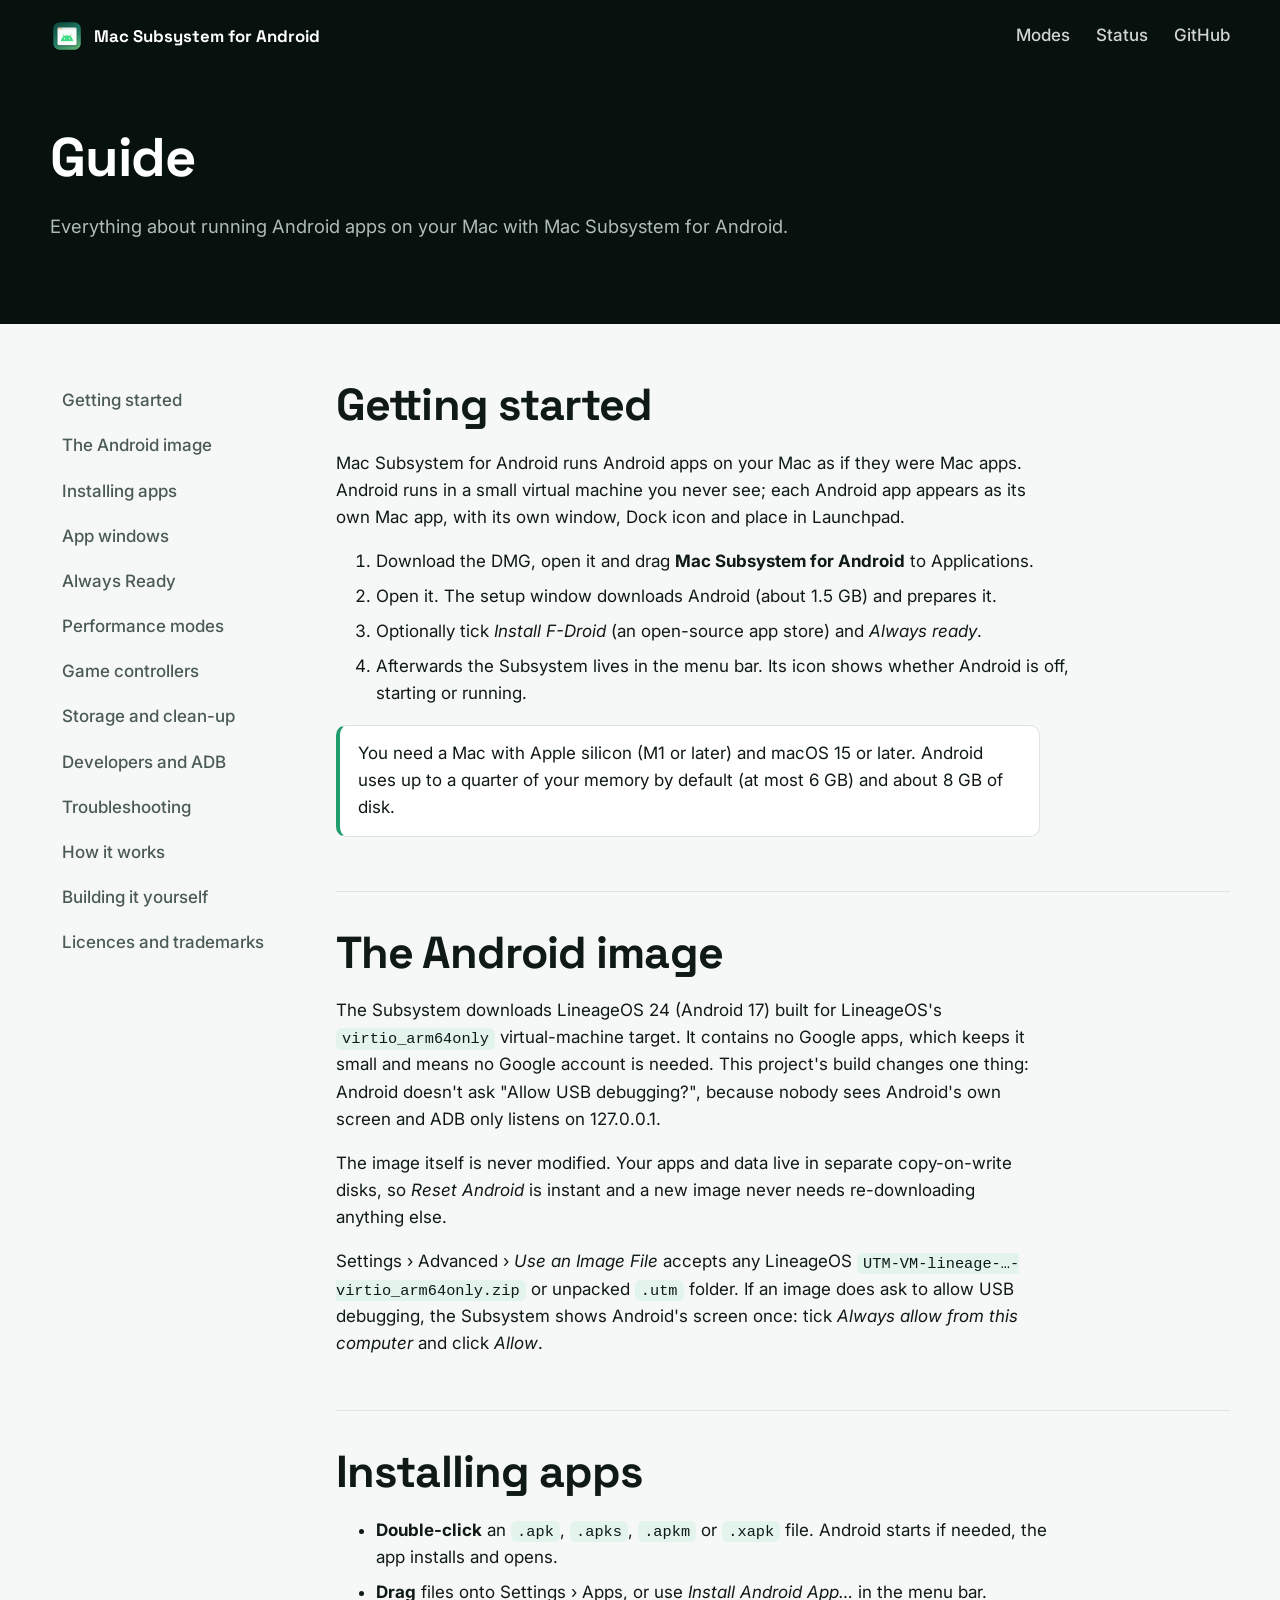
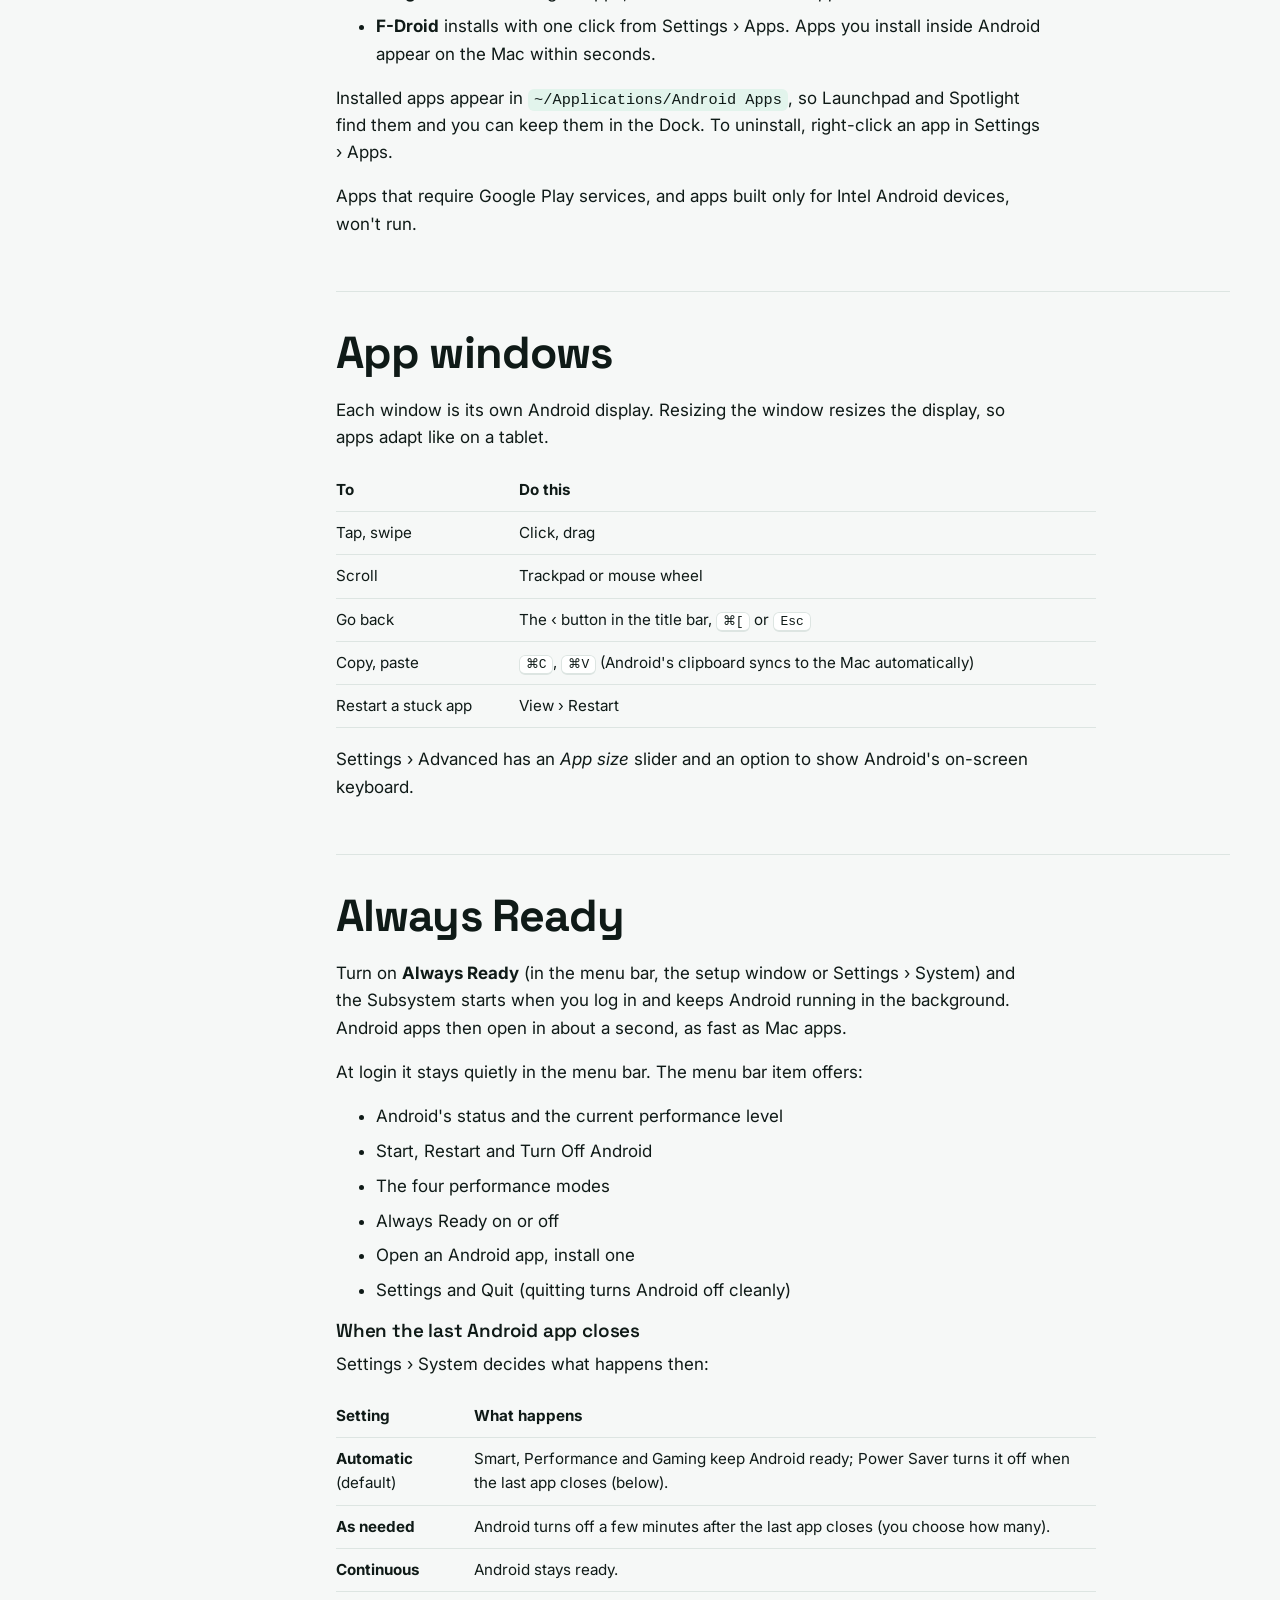
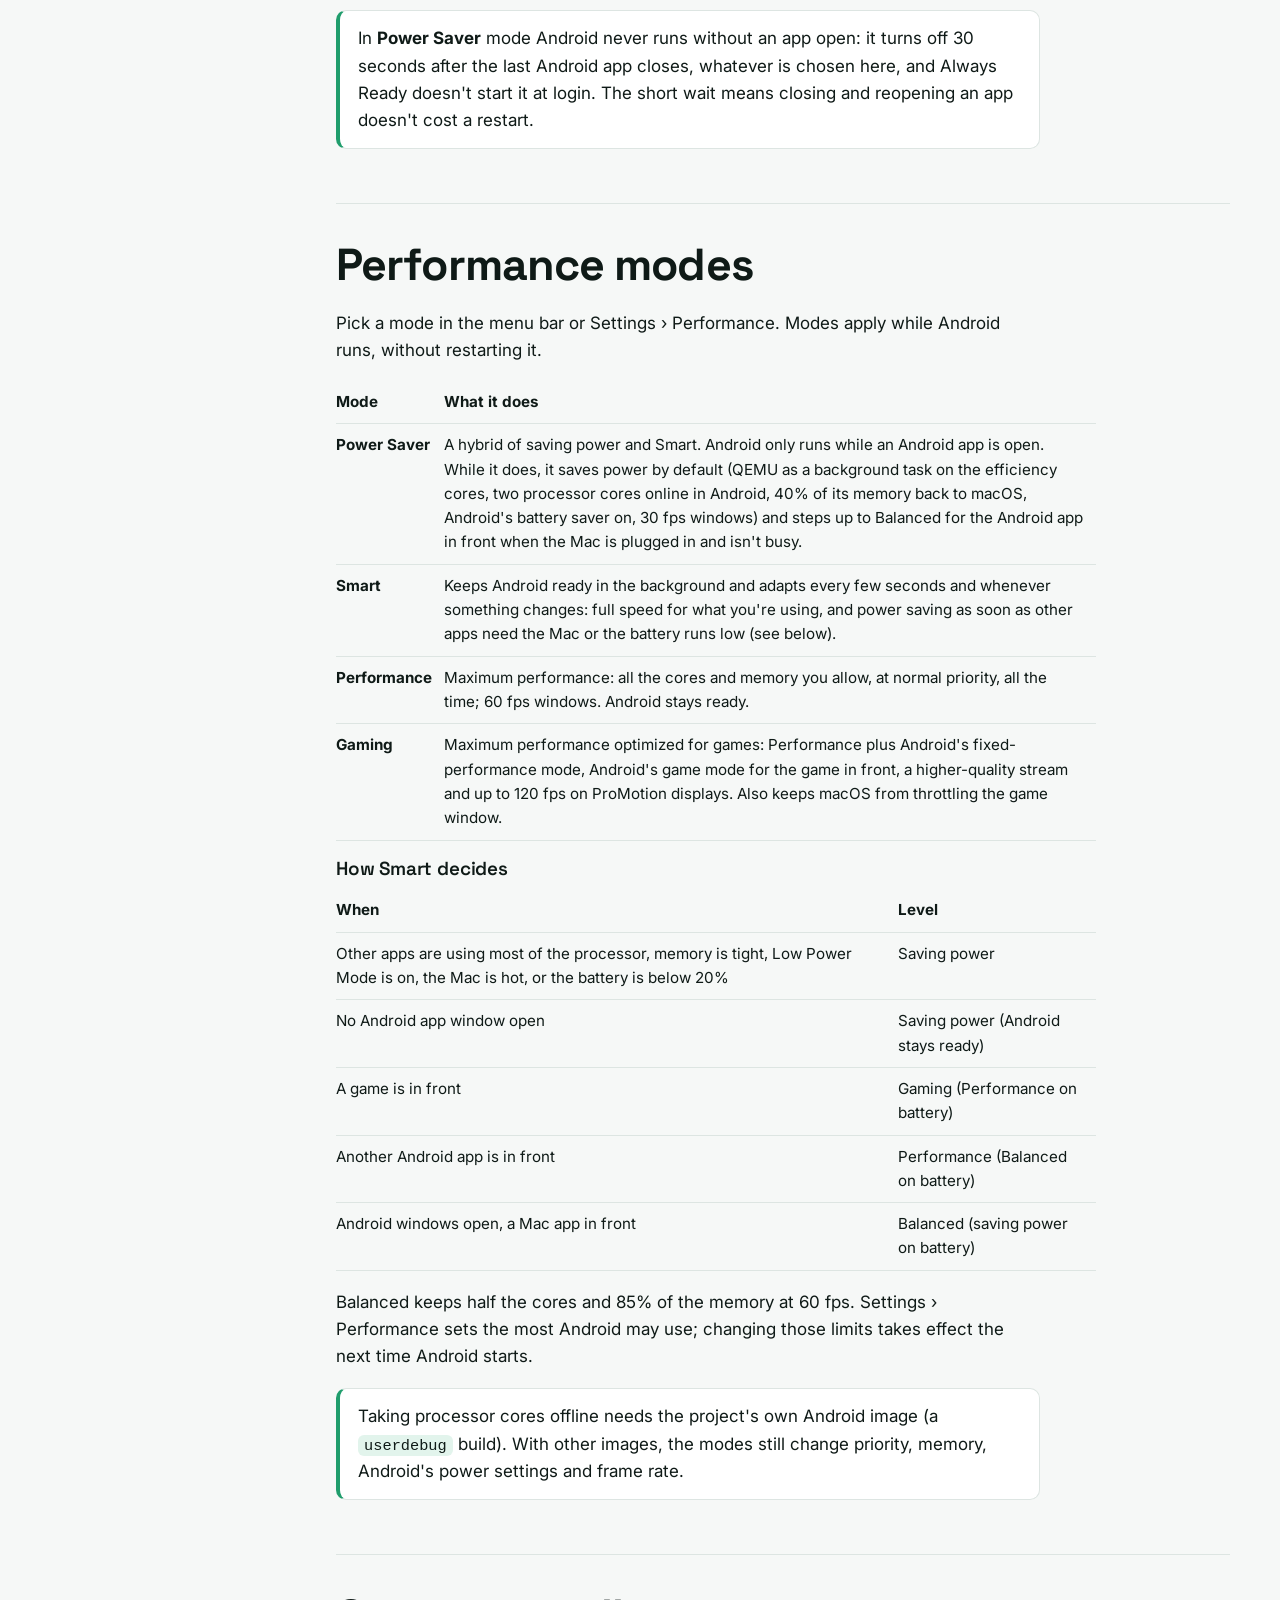
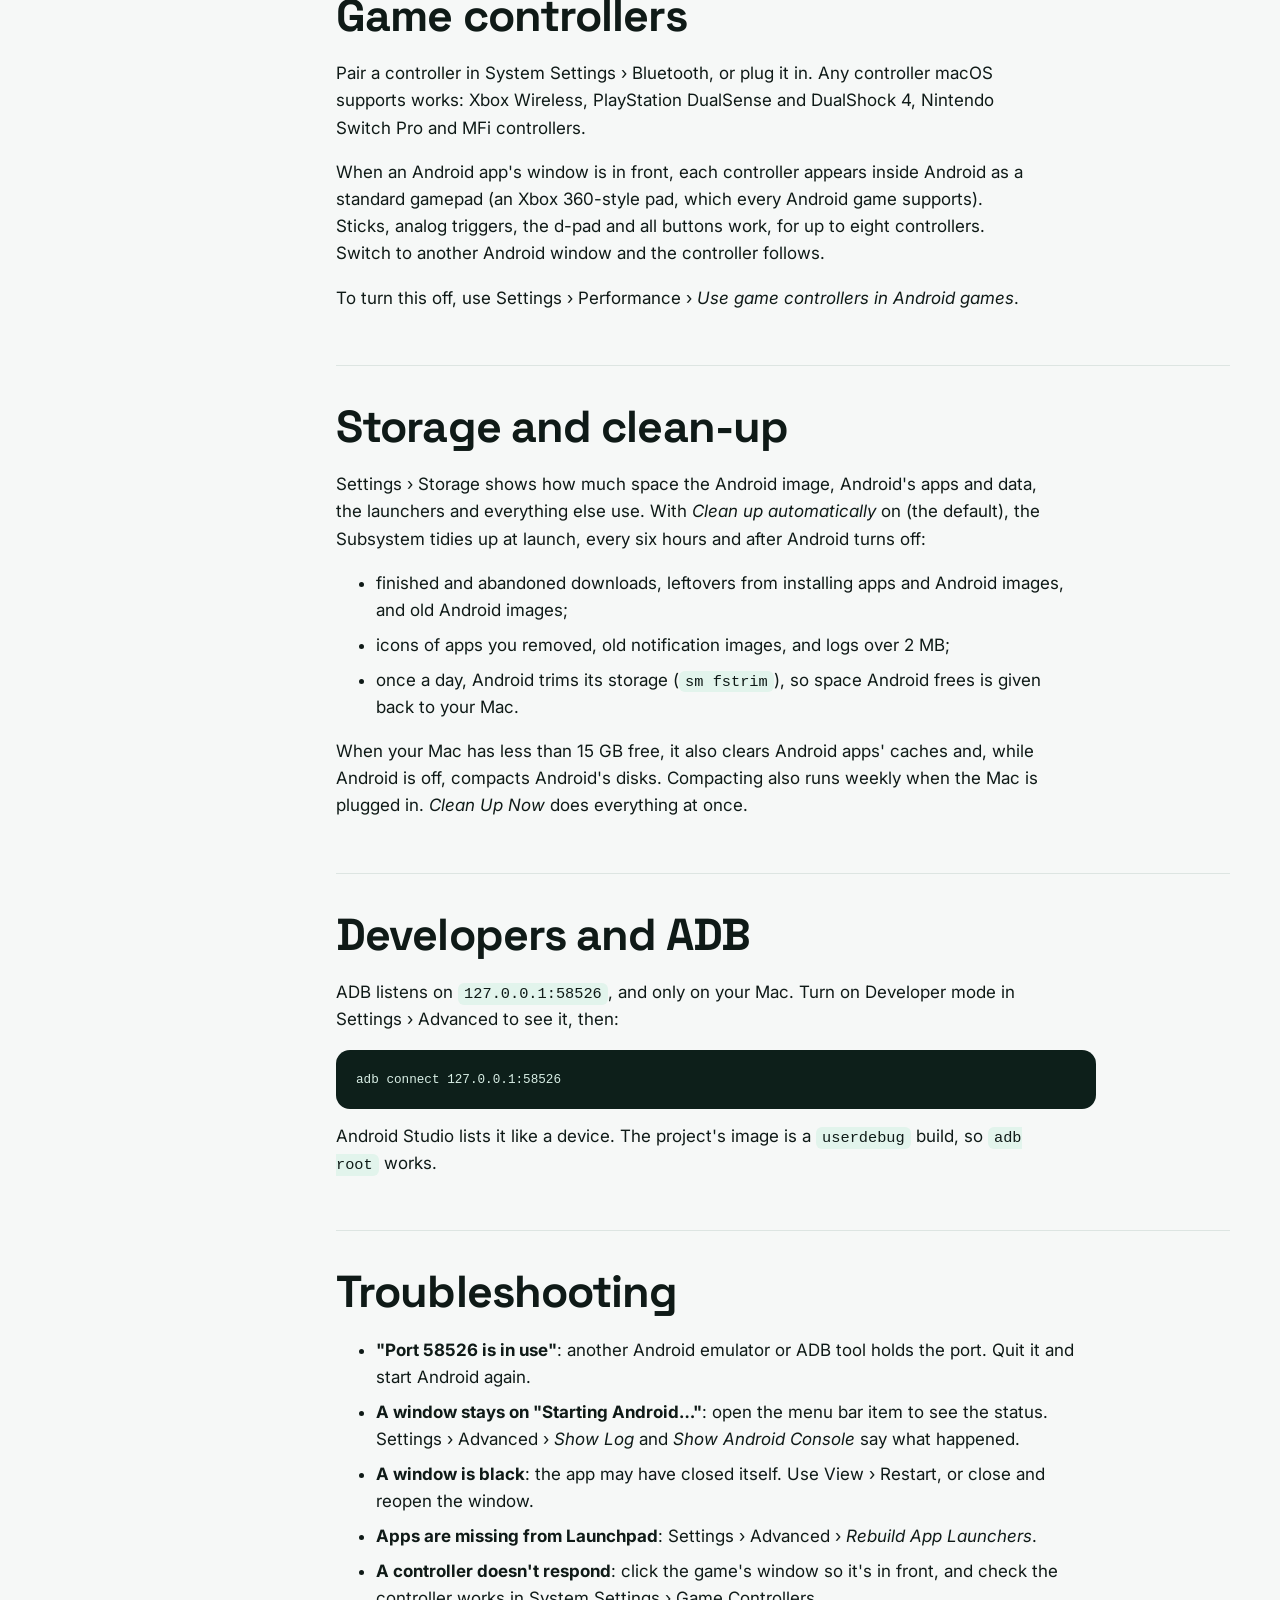
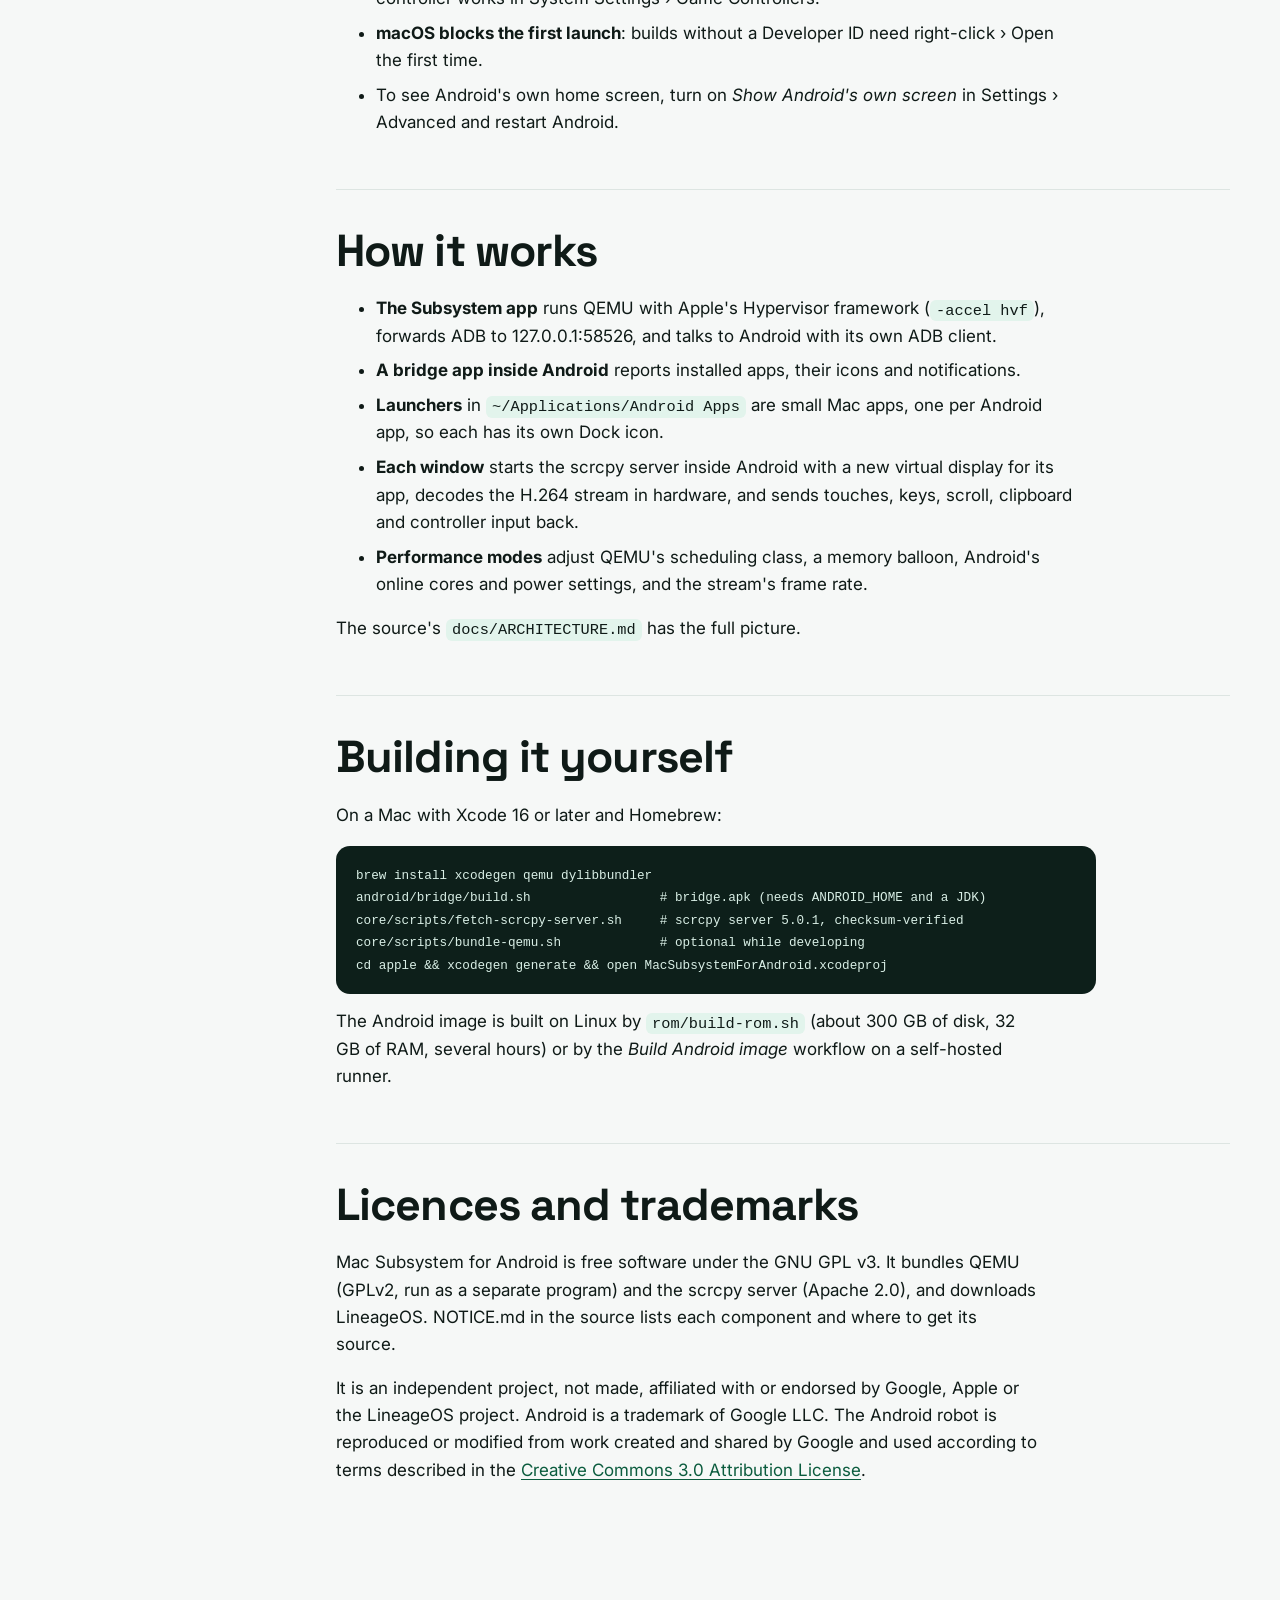
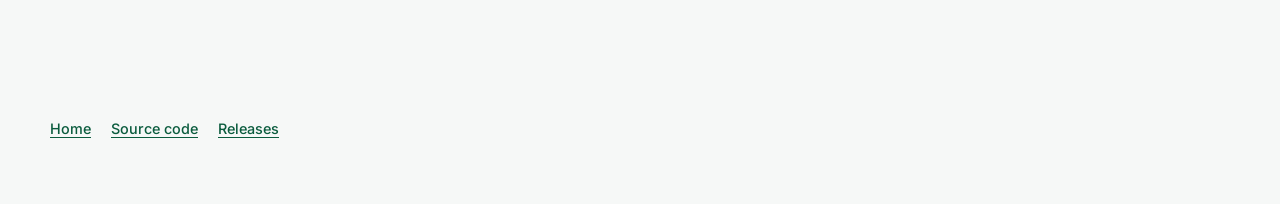
==== site/guide.html @ d477b393 "Mac Subsystem for Android 0.1.0 Run Android apps on the Mac: LineageOS in QEMU with Apple's Hypervis" ====
<!doctype html>
<html lang="en">
<head>
  <meta charset="utf-8">
  <meta name="viewport" content="width=device-width, initial-scale=1">
  <title>Guide — Mac Subsystem for Android</title>
  <meta name="description" content="Using Mac Subsystem for Android to run Android apps on your Mac: setup, installing apps, app windows, performance modes, Always Ready, game controllers, ADB, troubleshooting and building it yourself.">
  <meta name="theme-color" content="#07110e">
  <link rel="icon" href="assets/favicon.png">
  <link rel="preconnect" href="https://fonts.googleapis.com">
  <link rel="preconnect" href="https://fonts.gstatic.com" crossorigin>
  <link href="https://fonts.googleapis.com/css2?family=Inter:wght@400;500;600;700&family=Space+Grotesk:wght@500;600;700&display=swap" rel="stylesheet">
  <link rel="stylesheet" href="site.css">
</head>
<body class="page">
  <header class="topbar">
    <div class="container">
      <a class="logo" href="./"><img src="assets/icon-512.png" alt="">Mac Subsystem for Android</a>
      <nav class="topnav" aria-label="Main">
        <a href="./#modes" class="hide-sm">Modes</a>
        <a href="./#status" class="hide-sm">Status</a>
        <a href="https://github.com/__REPO__">GitHub</a>
      </nav>
    </div>
  </header>

  <div class="page-hero">
    <div class="container">
      <h1>Guide</h1>
      <p>Everything about running Android apps on your Mac with Mac Subsystem for Android.</p>
    </div>
  </div>

  <main class="container docs">
    <nav aria-label="Guide sections">
      <ol>
        <li><a href="#start">Getting started</a></li>
        <li><a href="#image">The Android image</a></li>
        <li><a href="#apps">Installing apps</a></li>
        <li><a href="#windows">App windows</a></li>
        <li><a href="#always">Always Ready</a></li>
        <li><a href="#modes">Performance modes</a></li>
        <li><a href="#controllers">Game controllers</a></li>
        <li><a href="#storage">Storage and clean-up</a></li>
        <li><a href="#adb">Developers and ADB</a></li>
        <li><a href="#trouble">Troubleshooting</a></li>
        <li><a href="#architecture">How it works</a></li>
        <li><a href="#build">Building it yourself</a></li>
        <li><a href="#legal">Licences and trademarks</a></li>
      </ol>
    </nav>

    <article>
      <section id="start">
        <h2>Getting started</h2>
        <p>Mac Subsystem for Android runs Android apps on your Mac as if they were Mac apps. Android runs in a small virtual machine you never see; each Android app appears as its own Mac app, with its own window, Dock icon and place in Launchpad.</p>
        <ol>
          <li>Download the DMG, open it and drag <strong>Mac Subsystem for Android</strong> to Applications.</li>
          <li>Open it. The setup window downloads Android (about 1.5 GB) and prepares it.</li>
          <li>Optionally tick <em>Install F-Droid</em> (an open-source app store) and <em>Always ready</em>.</li>
          <li>Afterwards the Subsystem lives in the menu bar. Its icon shows whether Android is off, starting or running.</li>
        </ol>
        <div class="callout"><p>You need a Mac with Apple silicon (M1 or later) and macOS 15 or later. Android uses up to a quarter of your memory by default (at most 6 GB) and about 8 GB of disk.</p></div>
      </section>

      <section id="image">
        <h2>The Android image</h2>
        <p>The Subsystem downloads LineageOS 24 (Android 17) built for LineageOS's <code>virtio_arm64only</code> virtual-machine target. It contains no Google apps, which keeps it small and means no Google account is needed. This project's build changes one thing: Android doesn't ask "Allow USB debugging?", because nobody sees Android's own screen and ADB only listens on 127.0.0.1.</p>
        <p>The image itself is never modified. Your apps and data live in separate copy-on-write disks, so <em>Reset Android</em> is instant and a new image never needs re-downloading anything else.</p>
        <p>Settings › Advanced › <em>Use an Image File</em> accepts any LineageOS <code>UTM-VM-lineage-…-virtio_arm64only.zip</code> or unpacked <code>.utm</code> folder. If an image does ask to allow USB debugging, the Subsystem shows Android's screen once: tick <em>Always allow from this computer</em> and click <em>Allow</em>.</p>
      </section>

      <section id="apps">
        <h2>Installing apps</h2>
        <ul>
          <li><strong>Double-click</strong> an <code>.apk</code>, <code>.apks</code>, <code>.apkm</code> or <code>.xapk</code> file. Android starts if needed, the app installs and opens.</li>
          <li><strong>Drag</strong> files onto Settings › Apps, or use <em>Install Android App…</em> in the menu bar.</li>
          <li><strong>F-Droid</strong> installs with one click from Settings › Apps. Apps you install inside Android appear on the Mac within seconds.</li>
        </ul>
        <p>Installed apps appear in <code>~/Applications/Android Apps</code>, so Launchpad and Spotlight find them and you can keep them in the Dock. To uninstall, right-click an app in Settings › Apps.</p>
        <p>Apps that require Google Play services, and apps built only for Intel Android devices, won't run.</p>
      </section>

      <section id="windows">
        <h2>App windows</h2>
        <p>Each window is its own Android display. Resizing the window resizes the display, so apps adapt like on a tablet.</p>
        <table>
          <thead><tr><th>To</th><th>Do this</th></tr></thead>
          <tbody>
            <tr><td>Tap, swipe</td><td>Click, drag</td></tr>
            <tr><td>Scroll</td><td>Trackpad or mouse wheel</td></tr>
            <tr><td>Go back</td><td>The ‹ button in the title bar, <kbd>⌘[</kbd> or <kbd>Esc</kbd></td></tr>
            <tr><td>Copy, paste</td><td><kbd>⌘C</kbd>, <kbd>⌘V</kbd> (Android's clipboard syncs to the Mac automatically)</td></tr>
            <tr><td>Restart a stuck app</td><td>View › Restart</td></tr>
          </tbody>
        </table>
        <p>Settings › Advanced has an <em>App size</em> slider and an option to show Android's on-screen keyboard.</p>
      </section>

      <section id="always">
        <h2>Always Ready</h2>
        <p>Turn on <strong>Always Ready</strong> (in the menu bar, the setup window or Settings › System) and the Subsystem starts when you log in and keeps Android running in the background. Android apps then open in about a second, as fast as Mac apps.</p>
        <p>At login it stays quietly in the menu bar. The menu bar item offers:</p>
        <ul>
          <li>Android's status and the current performance level</li>
          <li>Start, Restart and Turn Off Android</li>
          <li>The four performance modes</li>
          <li>Always Ready on or off</li>
          <li>Open an Android app, install one</li>
          <li>Settings and Quit (quitting turns Android off cleanly)</li>
        </ul>
        <h3>When the last Android app closes</h3>
        <p>Settings › System decides what happens then:</p>
        <table>
          <thead><tr><th>Setting</th><th>What happens</th></tr></thead>
          <tbody>
            <tr><td><strong>Automatic</strong> (default)</td><td>Smart, Performance and Gaming keep Android ready; Power Saver turns it off when the last app closes (below).</td></tr>
            <tr><td><strong>As needed</strong></td><td>Android turns off a few minutes after the last app closes (you choose how many).</td></tr>
            <tr><td><strong>Continuous</strong></td><td>Android stays ready.</td></tr>
          </tbody>
        </table>
        <div class="callout"><p>In <strong>Power Saver</strong> mode Android never runs without an app open: it turns off 30 seconds after the last Android app closes, whatever is chosen here, and Always Ready doesn't start it at login. The short wait means closing and reopening an app doesn't cost a restart.</p></div>
      </section>

      <section id="modes">
        <h2>Performance modes</h2>
        <p>Pick a mode in the menu bar or Settings › Performance. Modes apply while Android runs, without restarting it.</p>
        <table>
          <thead><tr><th>Mode</th><th>What it does</th></tr></thead>
          <tbody>
            <tr><td><strong>Power Saver</strong></td><td>A hybrid of saving power and Smart. Android only runs while an Android app is open. While it does, it saves power by default (QEMU as a background task on the efficiency cores, two processor cores online in Android, 40% of its memory back to macOS, Android's battery saver on, 30 fps windows) and steps up to Balanced for the Android app in front when the Mac is plugged in and isn't busy.</td></tr>
            <tr><td><strong>Smart</strong></td><td>Keeps Android ready in the background and adapts every few seconds and whenever something changes: full speed for what you're using, and power saving as soon as other apps need the Mac or the battery runs low (see below).</td></tr>
            <tr><td><strong>Performance</strong></td><td>Maximum performance: all the cores and memory you allow, at normal priority, all the time; 60 fps windows. Android stays ready.</td></tr>
            <tr><td><strong>Gaming</strong></td><td>Maximum performance optimized for games: Performance plus Android's fixed-performance mode, Android's game mode for the game in front, a higher-quality stream and up to 120 fps on ProMotion displays. Also keeps macOS from throttling the game window.</td></tr>
          </tbody>
        </table>
        <h3>How Smart decides</h3>
        <table>
          <thead><tr><th>When</th><th>Level</th></tr></thead>
          <tbody>
            <tr><td>Other apps are using most of the processor, memory is tight, Low Power Mode is on, the Mac is hot, or the battery is below 20%</td><td>Saving power</td></tr>
            <tr><td>No Android app window open</td><td>Saving power (Android stays ready)</td></tr>
            <tr><td>A game is in front</td><td>Gaming (Performance on battery)</td></tr>
            <tr><td>Another Android app is in front</td><td>Performance (Balanced on battery)</td></tr>
            <tr><td>Android windows open, a Mac app in front</td><td>Balanced (saving power on battery)</td></tr>
          </tbody>
        </table>
        <p>Balanced keeps half the cores and 85% of the memory at 60 fps. Settings › Performance sets the most Android may use; changing those limits takes effect the next time Android starts.</p>
        <div class="callout"><p>Taking processor cores offline needs the project's own Android image (a <code>userdebug</code> build). With other images, the modes still change priority, memory, Android's power settings and frame rate.</p></div>
      </section>

      <section id="controllers">
        <h2>Game controllers</h2>
        <p>Pair a controller in System Settings › Bluetooth, or plug it in. Any controller macOS supports works: Xbox Wireless, PlayStation DualSense and DualShock 4, Nintendo Switch Pro and MFi controllers.</p>
        <p>When an Android app's window is in front, each controller appears inside Android as a standard gamepad (an Xbox 360-style pad, which every Android game supports). Sticks, analog triggers, the d-pad and all buttons work, for up to eight controllers. Switch to another Android window and the controller follows.</p>
        <p>To turn this off, use Settings › Performance › <em>Use game controllers in Android games</em>.</p>
      </section>

      <section id="storage">
        <h2>Storage and clean-up</h2>
        <p>Settings › Storage shows how much space the Android image, Android's apps and data, the launchers and everything else use. With <em>Clean up automatically</em> on (the default), the Subsystem tidies up at launch, every six hours and after Android turns off:</p>
        <ul>
          <li>finished and abandoned downloads, leftovers from installing apps and Android images, and old Android images;</li>
          <li>icons of apps you removed, old notification images, and logs over 2 MB;</li>
          <li>once a day, Android trims its storage (<code>sm fstrim</code>), so space Android frees is given back to your Mac.</li>
        </ul>
        <p>When your Mac has less than 15 GB free, it also clears Android apps' caches and, while Android is off, compacts Android's disks. Compacting also runs weekly when the Mac is plugged in. <em>Clean Up Now</em> does everything at once.</p>
      </section>

      <section id="adb">
        <h2>Developers and ADB</h2>
        <p>ADB listens on <code>127.0.0.1:58526</code>, and only on your Mac. Turn on Developer mode in Settings › Advanced to see it, then:</p>
        <pre><code>adb connect 127.0.0.1:58526</code></pre>
        <p>Android Studio lists it like a device. The project's image is a <code>userdebug</code> build, so <code>adb root</code> works.</p>
      </section>

      <section id="trouble">
        <h2>Troubleshooting</h2>
        <ul>
          <li><strong>"Port 58526 is in use"</strong>: another Android emulator or ADB tool holds the port. Quit it and start Android again.</li>
          <li><strong>A window stays on "Starting Android…"</strong>: open the menu bar item to see the status. Settings › Advanced › <em>Show Log</em> and <em>Show Android Console</em> say what happened.</li>
          <li><strong>A window is black</strong>: the app may have closed itself. Use View › Restart, or close and reopen the window.</li>
          <li><strong>Apps are missing from Launchpad</strong>: Settings › Advanced › <em>Rebuild App Launchers</em>.</li>
          <li><strong>A controller doesn't respond</strong>: click the game's window so it's in front, and check the controller works in System Settings › Game Controllers.</li>
          <li><strong>macOS blocks the first launch</strong>: builds without a Developer ID need right-click › Open the first time.</li>
          <li>To see Android's own home screen, turn on <em>Show Android's own screen</em> in Settings › Advanced and restart Android.</li>
        </ul>
      </section>

      <section id="architecture">
        <h2>How it works</h2>
        <ul>
          <li><strong>The Subsystem app</strong> runs QEMU with Apple's Hypervisor framework (<code>-accel hvf</code>), forwards ADB to 127.0.0.1:58526, and talks to Android with its own ADB client.</li>
          <li><strong>A bridge app inside Android</strong> reports installed apps, their icons and notifications.</li>
          <li><strong>Launchers</strong> in <code>~/Applications/Android Apps</code> are small Mac apps, one per Android app, so each has its own Dock icon.</li>
          <li><strong>Each window</strong> starts the scrcpy server inside Android with a new virtual display for its app, decodes the H.264 stream in hardware, and sends touches, keys, scroll, clipboard and controller input back.</li>
          <li><strong>Performance modes</strong> adjust QEMU's scheduling class, a memory balloon, Android's online cores and power settings, and the stream's frame rate.</li>
        </ul>
        <p>The source's <code>docs/ARCHITECTURE.md</code> has the full picture.</p>
      </section>

      <section id="build">
        <h2>Building it yourself</h2>
        <p>On a Mac with Xcode 16 or later and Homebrew:</p>
        <pre><code>brew install xcodegen qemu dylibbundler
android/bridge/build.sh                 # bridge.apk (needs ANDROID_HOME and a JDK)
core/scripts/fetch-scrcpy-server.sh     # scrcpy server 5.0.1, checksum-verified
core/scripts/bundle-qemu.sh             # optional while developing
cd apple &amp;&amp; xcodegen generate &amp;&amp; open MacSubsystemForAndroid.xcodeproj</code></pre>
        <p>The Android image is built on Linux by <code>rom/build-rom.sh</code> (about 300 GB of disk, 32 GB of RAM, several hours) or by the <em>Build Android image</em> workflow on a self-hosted runner.</p>
      </section>

      <section id="legal">
        <h2>Licences and trademarks</h2>
        <p>Mac Subsystem for Android is free software under the GNU GPL v3. It bundles QEMU (GPLv2, run as a separate program) and the scrcpy server (Apache 2.0), and downloads LineageOS. NOTICE.md in the source lists each component and where to get its source.</p>
        <p>It is an independent project, not made, affiliated with or endorsed by Google, Apple or the LineageOS project. Android is a trademark of Google LLC. The Android robot is reproduced or modified from work created and shared by Google and used according to terms described in the <a href="https://creativecommons.org/licenses/by/3.0/">Creative Commons 3.0 Attribution License</a>.</p>
      </section>
    </article>
  </main>

  <footer class="footer">
    <div class="container">
      <nav aria-label="Footer">
        <a href="./">Home</a>
        <a href="https://github.com/__REPO__">Source code</a>
        <a href="https://github.com/__REPO__/releases">Releases</a>
      </nav>
    </div>
  </footer>
</body>
</html>
---- site/site.css ----
/* Mac Subsystem for Android — website.
   A night-sky desktop for the hero, then calm, readable pages. */

:root {
  --bg: #f6f8f7;
  --surface: #ffffff;
  --ink: #0f1a17;
  --ink-soft: #4a5a55;
  --rule: #dde5e2;
  --accent: #1f9d6c;
  --accent-ink: #0b5c3e;
  --accent-soft: #e2f4ec;
  --night: #07110e;
  --night-2: #0d1f1a;
  --glow: #3fe0a0;
  --amber: #f2b34b;
  --rose: #f0706a;
  --sky: #6aa8ff;
  --radius: 14px;
  --radius-l: 22px;
  --shadow: 0 1px 2px rgba(15, 26, 23, 0.06), 0 12px 32px -12px rgba(15, 26, 23, 0.18);
  --font-display: "Space Grotesk", ui-sans-serif, system-ui, sans-serif;
  --font-body: "Inter", ui-sans-serif, system-ui, -apple-system, sans-serif;
  --font-mono: ui-monospace, "SF Mono", Menlo, monospace;
  --measure: 64ch;
  color-scheme: light;
}

@media (prefers-color-scheme: dark) {
  :root {
    --bg: #0a1311;
    --surface: #111d1a;
    --ink: #e8f1ee;
    --ink-soft: #a1b4ae;
    --rule: #22332e;
    --accent: #3fcf90;
    --accent-ink: #8ef0c2;
    --accent-soft: #143127;
    --shadow: 0 1px 2px rgba(0, 0, 0, 0.4), 0 12px 32px -12px rgba(0, 0, 0, 0.6);
    color-scheme: dark;
  }
}

*, *::before, *::after { box-sizing: border-box; }
html { scroll-behavior: smooth; -webkit-text-size-adjust: 100%; }
body {
  margin: 0;
  background: var(--bg);
  color: var(--ink);
  font: 400 17px/1.6 var(--font-body);
  -webkit-font-smoothing: antialiased;
}
img, svg { display: block; max-width: 100%; }
a { color: var(--accent-ink); text-underline-offset: 0.2em; }
a:hover { text-decoration-thickness: 2px; }
:focus-visible { outline: 3px solid var(--glow); outline-offset: 3px; border-radius: 6px; }
h1, h2, h3 { font-family: var(--font-display); line-height: 1.1; letter-spacing: -0.02em; margin: 0 0 0.45em; }
h1 { font-size: clamp(2.6rem, 6vw, 4.6rem); font-weight: 700; }
h2 { font-size: clamp(1.9rem, 3.6vw, 2.8rem); font-weight: 700; }
h3 { font-size: 1.18rem; font-weight: 600; letter-spacing: -0.01em; }
p { margin: 0 0 1em; max-width: var(--measure); }
code { font: 0.9em var(--font-mono); background: var(--accent-soft); padding: 0.12em 0.4em; border-radius: 6px; }

.container { width: min(1180px, 100% - 40px); margin-inline: auto; }
.eyebrow {
  display: inline-flex; align-items: center; gap: 8px;
  font: 600 0.82rem/1 var(--font-body); letter-spacing: 0.06em; text-transform: uppercase;
  color: var(--accent-ink);
}
.eyebrow::before { content: ""; width: 18px; height: 2px; background: currentColor; border-radius: 2px; }
.lede { font-size: 1.2rem; color: var(--ink-soft); }

/* ---- Top bar ------------------------------------------------------------ */
.topbar { position: absolute; inset: 0 0 auto; z-index: 5; }
.topbar .container { display: flex; align-items: center; justify-content: space-between; height: 72px; }
.logo { display: flex; align-items: center; gap: 10px; color: #fff; text-decoration: none; font: 700 1.05rem var(--font-display); }
.logo img { width: 34px; height: 34px; }
.topnav { display: flex; gap: 26px; font-weight: 500; }
.topnav a { color: rgba(255, 255, 255, 0.82); text-decoration: none; }
.topnav a:hover { color: #fff; }
.page .topbar { position: static; background: var(--night); }

/* ---- Hero --------------------------------------------------------------- */
.hero {
  position: relative;
  overflow: hidden;
  color: #eaf6f1;
  background:
    radial-gradient(1200px 520px at 78% 8%, rgba(63, 224, 160, 0.22), transparent 60%),
    radial-gradient(800px 420px at 8% 90%, rgba(106, 168, 255, 0.16), transparent 60%),
    linear-gradient(180deg, var(--night) 0%, var(--night-2) 100%);
  padding: 140px 0 96px;
}
.hero::after {
  content: ""; position: absolute; inset: 0; pointer-events: none;
  background-image: radial-gradient(rgba(255, 255, 255, 0.5) 1px, transparent 1px);
  background-size: 3px 3px; opacity: 0.04;
}
.hero-grid { display: grid; grid-template-columns: minmax(0, 1fr) minmax(0, 1.15fr); gap: 56px; align-items: center; position: relative; z-index: 1; }
.hero .eyebrow { color: var(--glow); }
.hero h1 { color: #fff; }
.hero h1 em { font-style: normal; color: var(--glow); }
.hero .lede { color: rgba(234, 246, 241, 0.78); }
.cta { display: flex; flex-wrap: wrap; gap: 12px; margin: 30px 0 16px; }
.btn {
  display: inline-flex; align-items: center; gap: 10px;
  padding: 13px 20px; border-radius: 999px;
  font: 600 1rem var(--font-body); text-decoration: none; border: 1px solid transparent;
  transition: transform 0.15s ease, background 0.15s ease, border-color 0.15s ease;
}
.btn:active { transform: scale(0.98); }
.btn svg { width: 18px; height: 18px; }
.btn-primary { background: var(--glow); color: #04261a; }
.btn-primary:hover { background: #6cf0bb; }
.btn-ghost { color: #eaf6f1; border-color: rgba(255, 255, 255, 0.28); }
.btn-ghost:hover { border-color: rgba(255, 255, 255, 0.6); }
.fineprint { font-size: 0.9rem; color: rgba(234, 246, 241, 0.6); }

/* The desktop illustration */
.mac {
  position: relative;
  aspect-ratio: 16 / 10.5;
  border-radius: 18px;
  background:
    radial-gradient(120% 90% at 85% 0%, #2e7f63 0%, transparent 55%),
    radial-gradient(90% 80% at 0% 100%, #24467a 0%, transparent 60%),
    linear-gradient(150deg, #123b31, #0c1d2c);
  box-shadow: 0 0 0 1px rgba(255, 255, 255, 0.08), 0 40px 80px -30px rgba(0, 0, 0, 0.8);
  overflow: hidden;
  font: 12px/1.3 -apple-system, "SF Pro Text", var(--font-body);
  color: #1b2723;
}
.mac-bar {
  height: 26px; display: flex; align-items: center; gap: 15px; padding: 0 12px;
  background: rgba(8, 20, 16, 0.42); color: #f1f7f4; backdrop-filter: blur(14px);
}
.mac-bar b { font-weight: 700; }
.mac-bar .tray { margin-left: auto; display: flex; align-items: center; gap: 12px; }
.tray-icon {
  display: grid; place-items: center; width: 22px; height: 18px; border-radius: 5px;
  background: rgba(255, 255, 255, 0.22); color: #fff;
}
.tray-icon svg { width: 13px; height: 13px; }
.tray-menu {
  position: absolute; right: 54px; top: 30px; width: 212px; z-index: 3;
  padding: 6px; border-radius: 10px;
  background: rgba(246, 249, 248, 0.86); backdrop-filter: blur(20px);
  box-shadow: 0 0 0 1px rgba(0, 0, 0, 0.1), 0 18px 40px -10px rgba(0, 0, 0, 0.5);
}
.tray-menu .item { padding: 4px 8px; border-radius: 5px; display: flex; align-items: center; gap: 8px; }
.tray-menu .item.dim { color: #6b7975; font-size: 11px; }
.tray-menu .item.on { background: #1f9d6c; color: #fff; }
.tray-menu .item .check { width: 12px; text-align: center; }
.tray-menu hr { border: 0; border-top: 1px solid rgba(0, 0, 0, 0.1); margin: 4px 6px; }
.window {
  position: absolute; border-radius: 11px; overflow: hidden; background: #fbfdfc;
  box-shadow: 0 0 0 1px rgba(0, 0, 0, 0.18), 0 24px 50px -16px rgba(0, 0, 0, 0.7);
}
.window .title {
  height: 26px; display: flex; align-items: center; gap: 6px; padding: 0 9px;
  background: #edf2f0; border-bottom: 1px solid #dbe3e0; font-weight: 600; color: #45524e;
}
.window .title i { width: 10px; height: 10px; border-radius: 50%; display: inline-block; }
.window .title i:nth-child(1) { background: #ff5f57; }
.window .title i:nth-child(2) { background: #febc2e; }
.window .title i:nth-child(3) { background: #28c840; }
.window .title span { margin-left: 6px; }
.w-store { left: 5%; top: 13%; width: 31%; height: 70%; }
.w-game { left: 40%; top: 27%; width: 44%; height: 50%; }
.store { padding: 10px; display: grid; gap: 8px; }
.store .banner { height: 54px; border-radius: 10px; background: linear-gradient(120deg, #1f9d6c, #6cd39b); }
.store .row { display: flex; gap: 8px; align-items: center; }
.store .row i { width: 26px; height: 26px; border-radius: 8px; background: #d4ece1; flex: none; }
.store .row:nth-child(3) i { background: #d9e6fb; }
.store .row:nth-child(4) i { background: #fbe7cf; }
.store .row span { flex: 1; height: 7px; border-radius: 4px; background: #e3eae7; }
.game {
  position: absolute; inset: 26px 0 0;
  background:
    radial-gradient(circle at 70% 120%, #ffb347 0 18%, transparent 19%),
    linear-gradient(180deg, #5bb3ff 0%, #a7dcff 62%, #6cc97a 62%, #4daa5f 100%);
}
.game .player {
  position: absolute; left: 22%; bottom: 30%; width: 26px; height: 26px; border-radius: 7px;
  background: #ff6b5e; box-shadow: 0 4px 0 #c94a40; animation: hop 1.6s ease-in-out infinite;
}
.game .coin { position: absolute; bottom: 52%; width: 12px; height: 12px; border-radius: 50%; background: #ffd34d; box-shadow: 0 0 0 2px #e8a90f inset; }
.game .coin:nth-of-type(1) { left: 48%; } .game .coin:nth-of-type(2) { left: 58%; } .game .coin:nth-of-type(3) { left: 68%; }
.game .pad {
  position: absolute; right: 10px; bottom: 10px; display: flex; align-items: center; gap: 5px;
  padding: 4px 8px; border-radius: 999px; background: rgba(0, 0, 0, 0.45); color: #fff; font-size: 10px;
}
.game .pad svg { width: 14px; height: 14px; }
@keyframes hop { 0%, 100% { transform: translateY(0); } 45% { transform: translateY(-34px); } }
@media (prefers-reduced-motion: reduce) { .game .player { animation: none; } }
.dock {
  position: absolute; left: 50%; bottom: 9px; transform: translateX(-50%);
  display: flex; gap: 7px; padding: 6px 8px; border-radius: 16px;
  background: rgba(255, 255, 255, 0.24); border: 1px solid rgba(255, 255, 255, 0.3); backdrop-filter: blur(14px);
}
.dock span { width: 30px; height: 30px; border-radius: 8px; position: relative; box-shadow: 0 2px 4px rgba(0, 0, 0, 0.25); }
.dock span.on::after { content: ""; position: absolute; left: 50%; bottom: -5px; width: 4px; height: 4px; margin-left: -2px; border-radius: 50%; background: #fff; }
.dock .d1 { background: linear-gradient(#5a9cff, #2f6fe0); }
.dock .d2 { background: linear-gradient(#f5f5f5, #d9d9d9); }
.dock .d3 { background: linear-gradient(#4fd08f, #1f9d6c); }
.dock .d4 { background: linear-gradient(#ff8a5b, #e5533c); }
.dock .sep { width: 1px; box-shadow: none; background: rgba(255, 255, 255, 0.45); border-radius: 0; margin: 3px 1px; }
.dock .d5 { background: linear-gradient(#0f3d33, #1c7a63); }

/* ---- Sections ----------------------------------------------------------- */
section.band { padding: clamp(72px, 9vw, 120px) 0; }
section.band + section.band { border-top: 1px solid var(--rule); }
.section-head { max-width: 760px; margin-bottom: 44px; }
.section-head p { color: var(--ink-soft); font-size: 1.12rem; }

/* Android -> Mac translation table */
.translate { display: grid; gap: 10px; }
.translate .pair {
  display: grid; grid-template-columns: 1fr 44px 1fr; align-items: center;
  background: var(--surface); border: 1px solid var(--rule); border-radius: var(--radius);
  padding: 16px 20px; box-shadow: var(--shadow);
}
.translate .from { color: var(--ink-soft); }
.translate .from small, .translate .to small { display: block; font-size: 0.78rem; text-transform: uppercase; letter-spacing: 0.06em; color: var(--ink-soft); margin-bottom: 2px; }
.translate .to { font-weight: 600; }
.translate .arrow { color: var(--accent); justify-self: center; }
.translate .arrow svg { width: 22px; height: 22px; }

/* Feature cards */
.cards { display: grid; grid-template-columns: repeat(3, minmax(0, 1fr)); gap: 18px; }
.card {
  background: var(--surface); border: 1px solid var(--rule); border-radius: var(--radius-l);
  padding: 26px; box-shadow: var(--shadow);
}
.card .glyph {
  width: 44px; height: 44px; border-radius: 12px; display: grid; place-items: center;
  background: var(--accent-soft); color: var(--accent-ink); margin-bottom: 16px;
}
.card .glyph svg { width: 24px; height: 24px; }
.card p { color: var(--ink-soft); margin: 0; }

/* Performance modes */
.modes { display: grid; grid-template-columns: minmax(0, 0.9fr) minmax(0, 1.1fr); gap: 40px; align-items: start; }
.mode-tabs { display: grid; gap: 10px; }
.mode-tab {
  display: grid; grid-template-columns: 44px 1fr; gap: 14px; align-items: start; text-align: left;
  width: 100%; padding: 16px 18px; border-radius: var(--radius); cursor: pointer;
  background: var(--surface); border: 1px solid var(--rule); color: inherit; font: inherit;
  transition: border-color 0.15s ease, box-shadow 0.15s ease;
}
.mode-tab:hover { border-color: var(--accent); }
.mode-tab[aria-selected="true"] { border-color: var(--accent); box-shadow: 0 0 0 3px var(--accent-soft); }
.mode-tab .glyph { width: 44px; height: 44px; border-radius: 12px; display: grid; place-items: center; background: var(--accent-soft); color: var(--accent-ink); }
.mode-tab .glyph svg { width: 22px; height: 22px; }
.mode-tab strong { display: block; font-family: var(--font-display); font-size: 1.1rem; }
.mode-tab span { color: var(--ink-soft); font-size: 0.95rem; }
.meter-panel {
  position: sticky; top: 24px;
  background: var(--night-2); color: #e7f3ee; border-radius: var(--radius-l); padding: 28px;
  box-shadow: 0 30px 60px -30px rgba(0, 0, 0, 0.6);
}
.meter-panel h3 { color: #fff; font-size: 1.4rem; }
.meter-panel p { color: rgba(231, 243, 238, 0.75); }
.meter { display: grid; grid-template-columns: 120px 1fr 64px; align-items: center; gap: 14px; margin: 14px 0; font-size: 0.95rem; }
.meter .track { display: block; height: 10px; border-radius: 999px; background: rgba(255, 255, 255, 0.1); overflow: hidden; }
.meter .fill { display: block; width: 0; height: 100%; border-radius: inherit; background: linear-gradient(90deg, var(--glow), #a4f5cf); transition: width 0.45s cubic-bezier(.2, .8, .2, 1); }
.meter.energy .fill { background: linear-gradient(90deg, var(--amber), var(--rose)); }
.meter .value { text-align: right; font-family: var(--font-mono); font-size: 0.85rem; color: rgba(231, 243, 238, 0.8); }
.smart-rules { margin: 18px 0 0; padding: 0; list-style: none; display: grid; gap: 8px; font-size: 0.92rem; }
.smart-rules[hidden] { display: none; }
.smart-rules li { display: flex; gap: 10px; color: rgba(231, 243, 238, 0.82); }
.smart-rules b { color: var(--glow); font-weight: 600; min-width: 92px; }

/* Split feature rows (Always ready, controllers) */
.split { display: grid; grid-template-columns: 1fr 1fr; gap: 56px; align-items: center; }
.split + .split { margin-top: 96px; }
.split.flip > :first-child { order: 2; }
.checks { list-style: none; padding: 0; margin: 18px 0 0; display: grid; gap: 10px; }
.checks li { position: relative; padding-left: 32px; }
.checks li::before {
  content: ""; position: absolute; left: 0; top: 3px; width: 20px; height: 20px; border-radius: 50%;
  background: var(--accent-soft) url("data:image/svg+xml,%3Csvg xmlns='http://www.w3.org/2000/svg' viewBox='0 0 20 20'%3E%3Cpath d='m5.5 10.5 3 3 6-7' fill='none' stroke='%231f9d6c' stroke-width='2.2' stroke-linecap='round' stroke-linejoin='round'/%3E%3C/svg%3E") center / 20px no-repeat;
}
.panel {
  background: var(--surface); border: 1px solid var(--rule); border-radius: var(--radius-l);
  padding: 28px; box-shadow: var(--shadow);
}
.menu-demo { max-width: 300px; margin-inline: auto; font: 13px/1.35 -apple-system, var(--font-body); }
.menu-demo .bar { display: flex; justify-content: flex-end; gap: 12px; padding: 6px 10px; border-radius: 8px 8px 0 0; background: var(--night-2); color: #fff; }
.menu-demo .bar .tray-icon { background: rgba(255, 255, 255, 0.25); }
.menu-demo ul { list-style: none; margin: 0; padding: 6px; border: 1px solid var(--rule); border-top: 0; border-radius: 0 0 10px 10px; background: var(--bg); }
.menu-demo li { padding: 5px 9px; border-radius: 6px; display: flex; justify-content: space-between; }
.menu-demo li.head { color: var(--ink-soft); font-size: 12px; }
.menu-demo li.on { background: var(--accent); color: #fff; }
.menu-demo li.sep { height: 1px; padding: 0; margin: 5px 8px; background: var(--rule); }
.menu-demo kbd { font: 12px var(--font-body); opacity: 0.6; }
.controller-art { color: var(--accent); }
.controller-art svg { width: 100%; height: auto; }

/* How it works */
.stack { display: grid; gap: 10px; max-width: 860px; }
.layer {
  display: grid; grid-template-columns: 210px 1fr; gap: 20px; align-items: center;
  padding: 18px 22px; border-radius: var(--radius); background: var(--surface); border: 1px solid var(--rule);
}
.layer b { font-family: var(--font-display); font-size: 1.05rem; }
.layer span { color: var(--ink-soft); }
.layer:nth-child(1) { border-left: 4px solid var(--sky); }
.layer:nth-child(2) { border-left: 4px solid var(--glow); }
.layer:nth-child(3) { border-left: 4px solid var(--accent); }
.layer:nth-child(4) { border-left: 4px solid var(--amber); }
.layer:nth-child(5) { border-left: 4px solid var(--rose); }

/* Steps */
.steps { list-style: none; counter-reset: step; padding: 0; margin: 0; display: grid; grid-template-columns: repeat(4, minmax(0, 1fr)); gap: 18px; }
.steps li { counter-increment: step; background: var(--surface); border: 1px solid var(--rule); border-radius: var(--radius); padding: 22px; }
.steps li::before {
  content: counter(step); display: grid; place-items: center; width: 34px; height: 34px; margin-bottom: 14px;
  border-radius: 10px; background: var(--ink); color: var(--bg); font: 700 1rem var(--font-display);
}
.steps p { color: var(--ink-soft); margin: 0; font-size: 0.97rem; }

/* Status */
.status { width: 100%; border-collapse: collapse; font-size: 0.97rem; }
.status th, .status td { text-align: left; padding: 13px 16px 13px 0; border-bottom: 1px solid var(--rule); vertical-align: top; }
.status th { font: 600 0.85rem var(--font-body); text-transform: uppercase; letter-spacing: 0.05em; color: var(--ink-soft); }
.pill { display: inline-block; padding: 2px 10px; border-radius: 999px; font-size: 0.82rem; font-weight: 600; white-space: nowrap; }
.pill.yes { background: var(--accent-soft); color: var(--accent-ink); }
.pill.part { background: #fbefd8; color: #7a4f00; }
.pill.no { background: #fbe3e1; color: #8c2a24; }
@media (prefers-color-scheme: dark) {
  .pill.part { background: #3a2c10; color: #f6c96d; }
  .pill.no { background: #3b1a18; color: #ff9b94; }
}

/* FAQ */
.faq { max-width: 820px; display: grid; gap: 10px; }
.faq details { background: var(--surface); border: 1px solid var(--rule); border-radius: var(--radius); padding: 0 20px; }
.faq summary { cursor: pointer; padding: 18px 0; font-weight: 600; list-style: none; display: flex; justify-content: space-between; gap: 16px; }
.faq summary::-webkit-details-marker { display: none; }
.faq summary::after { content: "+"; font: 400 1.4rem/1 var(--font-display); color: var(--accent); }
.faq details[open] summary::after { content: "−"; }
.faq details p { color: var(--ink-soft); }

/* Download band */
.download {
  background: linear-gradient(135deg, var(--night) 0%, #0f3d33 100%); color: #eaf6f1;
  border-radius: 28px; padding: clamp(36px, 6vw, 64px); display: grid; grid-template-columns: 1fr auto; gap: 32px; align-items: center;
}
.download h2 { color: #fff; }
.download p { color: rgba(234, 246, 241, 0.75); margin: 0; }

/* Footer */
.footer { padding: 48px 0 64px; color: var(--ink-soft); font-size: 0.9rem; }
.footer .container { display: grid; gap: 16px; }
.footer nav { display: flex; flex-wrap: wrap; gap: 20px; font-weight: 500; }
.footer p { max-width: 90ch; margin: 0; }

/* ---- Guide page ----------------------------------------------------------- */
.page-hero { background: var(--night); color: #eaf6f1; padding: 56px 0 64px; }
.page-hero h1 { color: #fff; font-size: clamp(2.2rem, 4.5vw, 3.4rem); }
.page-hero p { color: rgba(234, 246, 241, 0.75); font-size: 1.15rem; }
.docs { display: grid; grid-template-columns: 230px minmax(0, 1fr); gap: 56px; padding: 56px 0 96px; }
.docs nav { position: sticky; top: 24px; align-self: start; }
.docs nav ol { list-style: none; margin: 0; padding: 0; display: grid; gap: 4px; }
.docs nav a { display: block; padding: 7px 12px; border-radius: 8px; color: var(--ink-soft); text-decoration: none; font-weight: 500; }
.docs nav a:hover { background: var(--accent-soft); color: var(--accent-ink); }
.docs article section { scroll-margin-top: 24px; padding-bottom: 36px; margin-bottom: 36px; border-bottom: 1px solid var(--rule); }
.docs article section:last-child { border-bottom: 0; }
.docs article li { margin-bottom: 0.45em; max-width: var(--measure); }
.docs pre {
  background: var(--night-2); color: #d9efe6; border-radius: var(--radius); padding: 18px 20px;
  overflow-x: auto; font: 0.88rem/1.6 var(--font-mono); max-width: 760px;
}
.docs pre code { background: none; padding: 0; color: inherit; }
.callout { border: 1px solid var(--rule); border-left: 4px solid var(--accent); background: var(--surface); border-radius: 10px; padding: 14px 18px; max-width: var(--measure); margin: 18px 0; }
.callout p { margin: 0; }
.docs table { border-collapse: collapse; width: 100%; max-width: 760px; font-size: 0.95rem; margin: 10px 0 18px; }
.docs th, .docs td { text-align: left; border-bottom: 1px solid var(--rule); padding: 9px 12px 9px 0; vertical-align: top; }
kbd { font: 0.85em var(--font-mono); padding: 1px 6px; border: 1px solid var(--rule); border-bottom-width: 2px; border-radius: 6px; background: var(--surface); }

/* ---- Small screens ------------------------------------------------------ */
@media (max-width: 980px) {
  .hero-grid, .modes, .split, .download { grid-template-columns: 1fr; }
  .split.flip > :first-child { order: 0; }
  .cards { grid-template-columns: 1fr 1fr; }
  .steps { grid-template-columns: 1fr 1fr; }
  .meter-panel { position: static; }
  .docs { grid-template-columns: 1fr; gap: 24px; }
  .docs nav { position: static; }
  .docs nav ol { grid-template-columns: repeat(2, minmax(0, 1fr)); }
}
@media (max-width: 620px) {
  body { font-size: 16px; }
  .topnav { gap: 16px; font-size: 0.92rem; }
  .topnav a.hide-sm { display: none; }
  .cards, .steps { grid-template-columns: 1fr; }
  .translate .pair { grid-template-columns: 1fr; gap: 6px; }
  .translate .arrow { justify-self: start; transform: rotate(90deg); }
  .layer { grid-template-columns: 1fr; gap: 4px; }
  .meter { grid-template-columns: 90px 1fr 54px; }
  .tray-menu { display: none; }
  .mac-bar > span:not(.tray) { display: none; }
  .mac-bar b { white-space: nowrap; }
  .w-store { display: none; }
  .w-game { left: 8%; top: 16%; width: 84%; height: 62%; }
  .dock span { width: 22px; height: 22px; border-radius: 6px; }
  .status th:nth-child(3), .status td:nth-child(3) { display: none; }
}
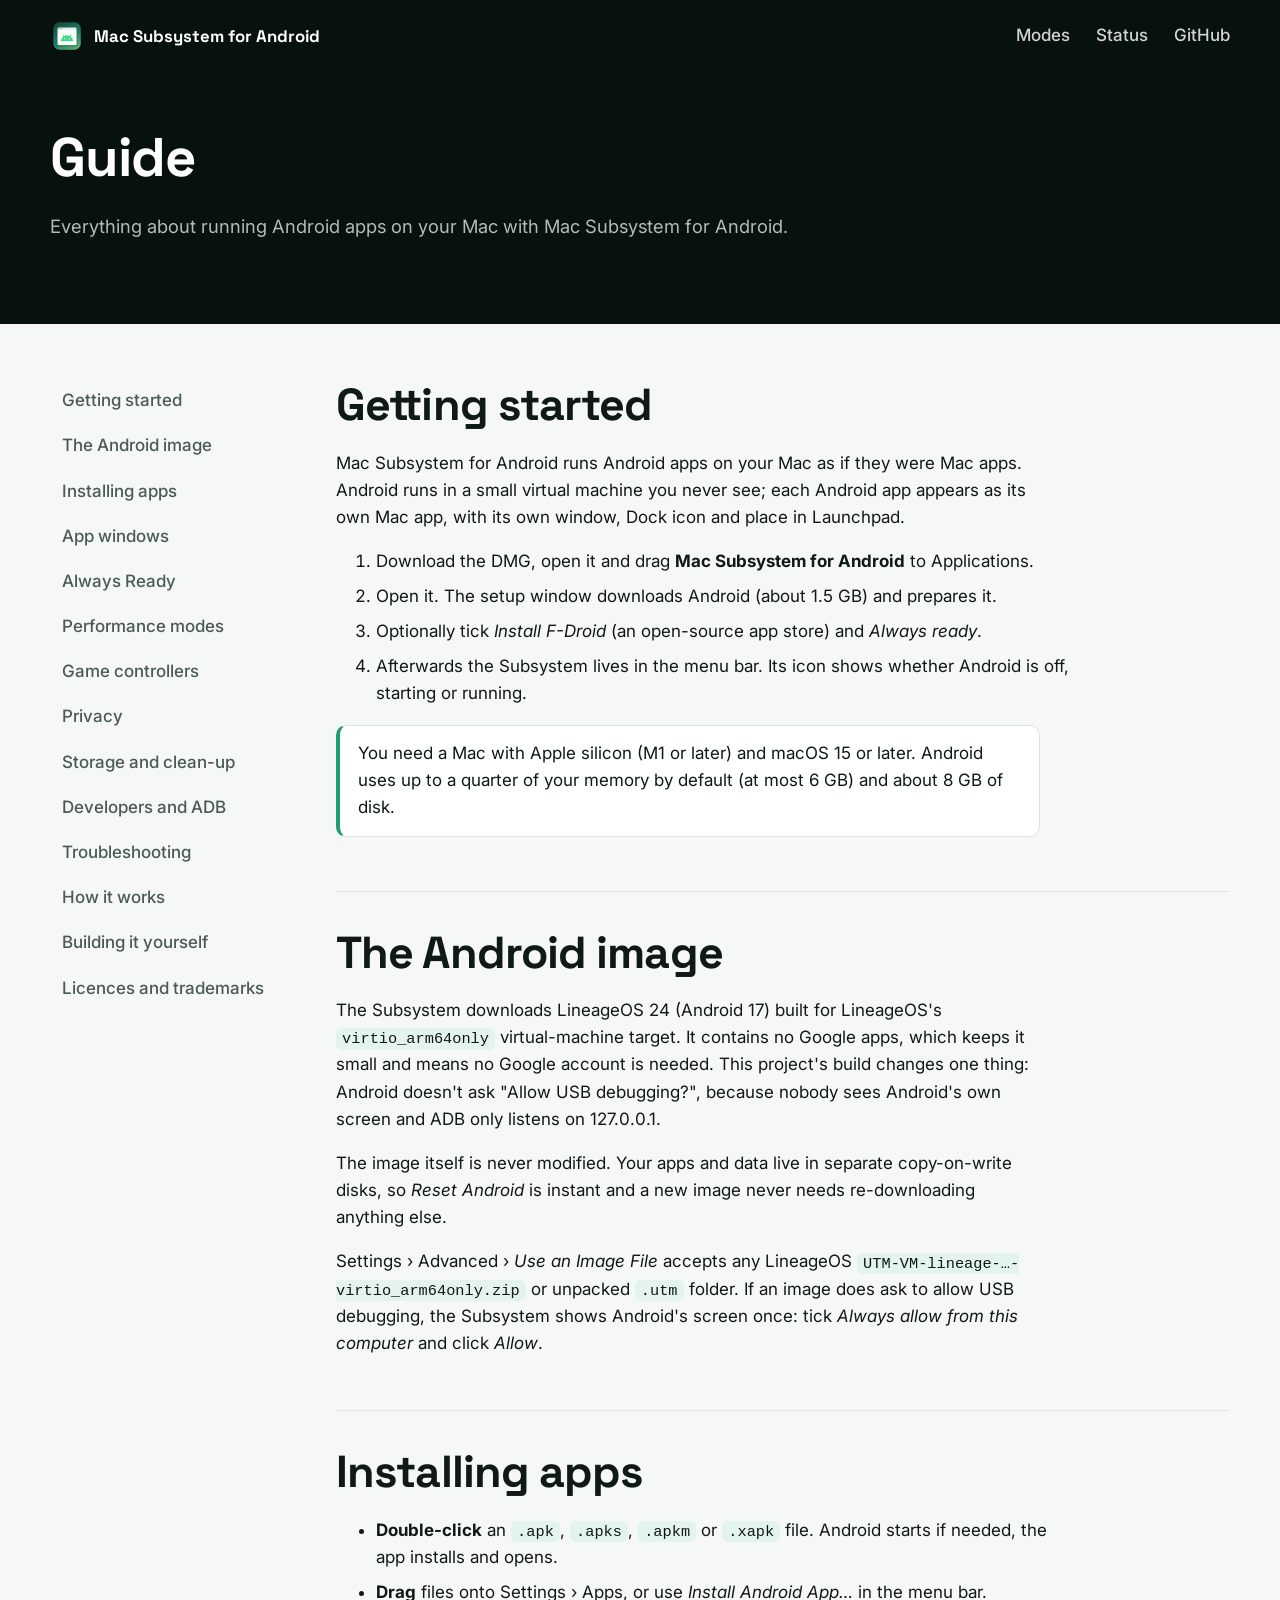
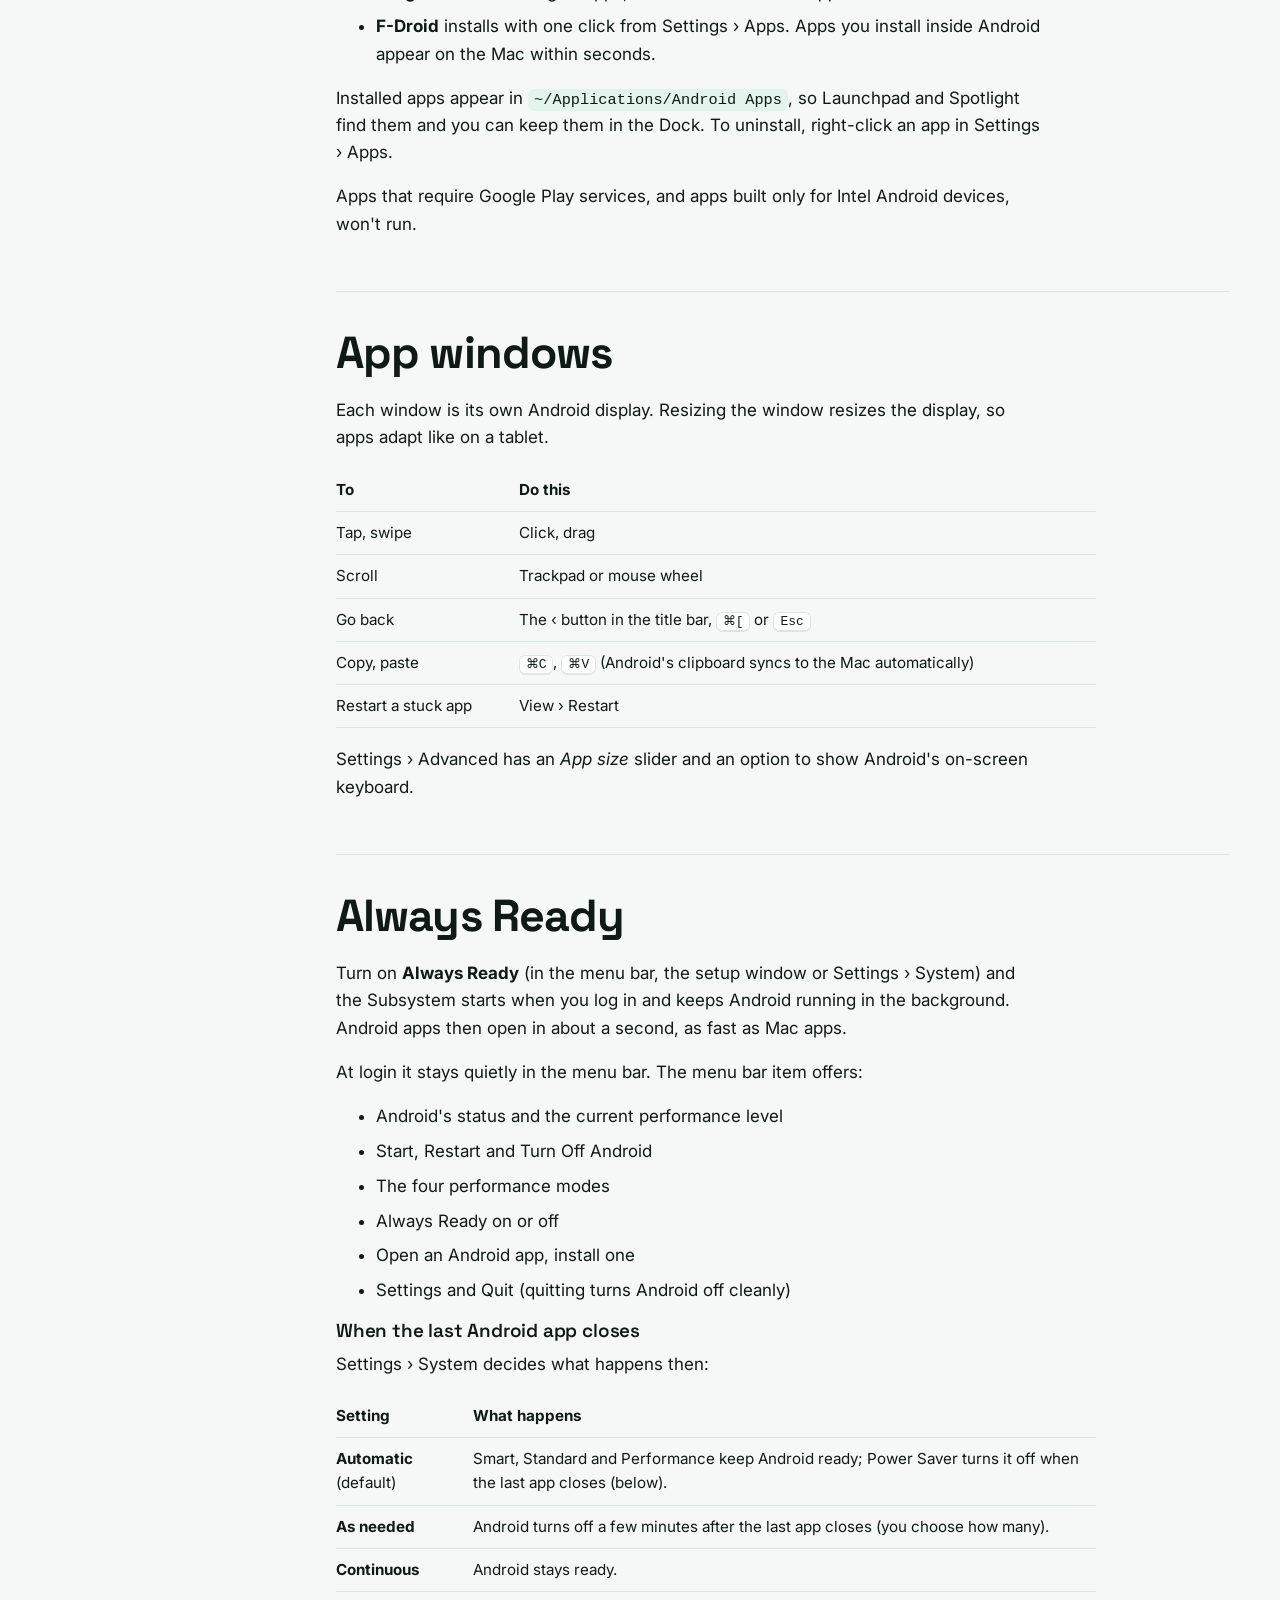
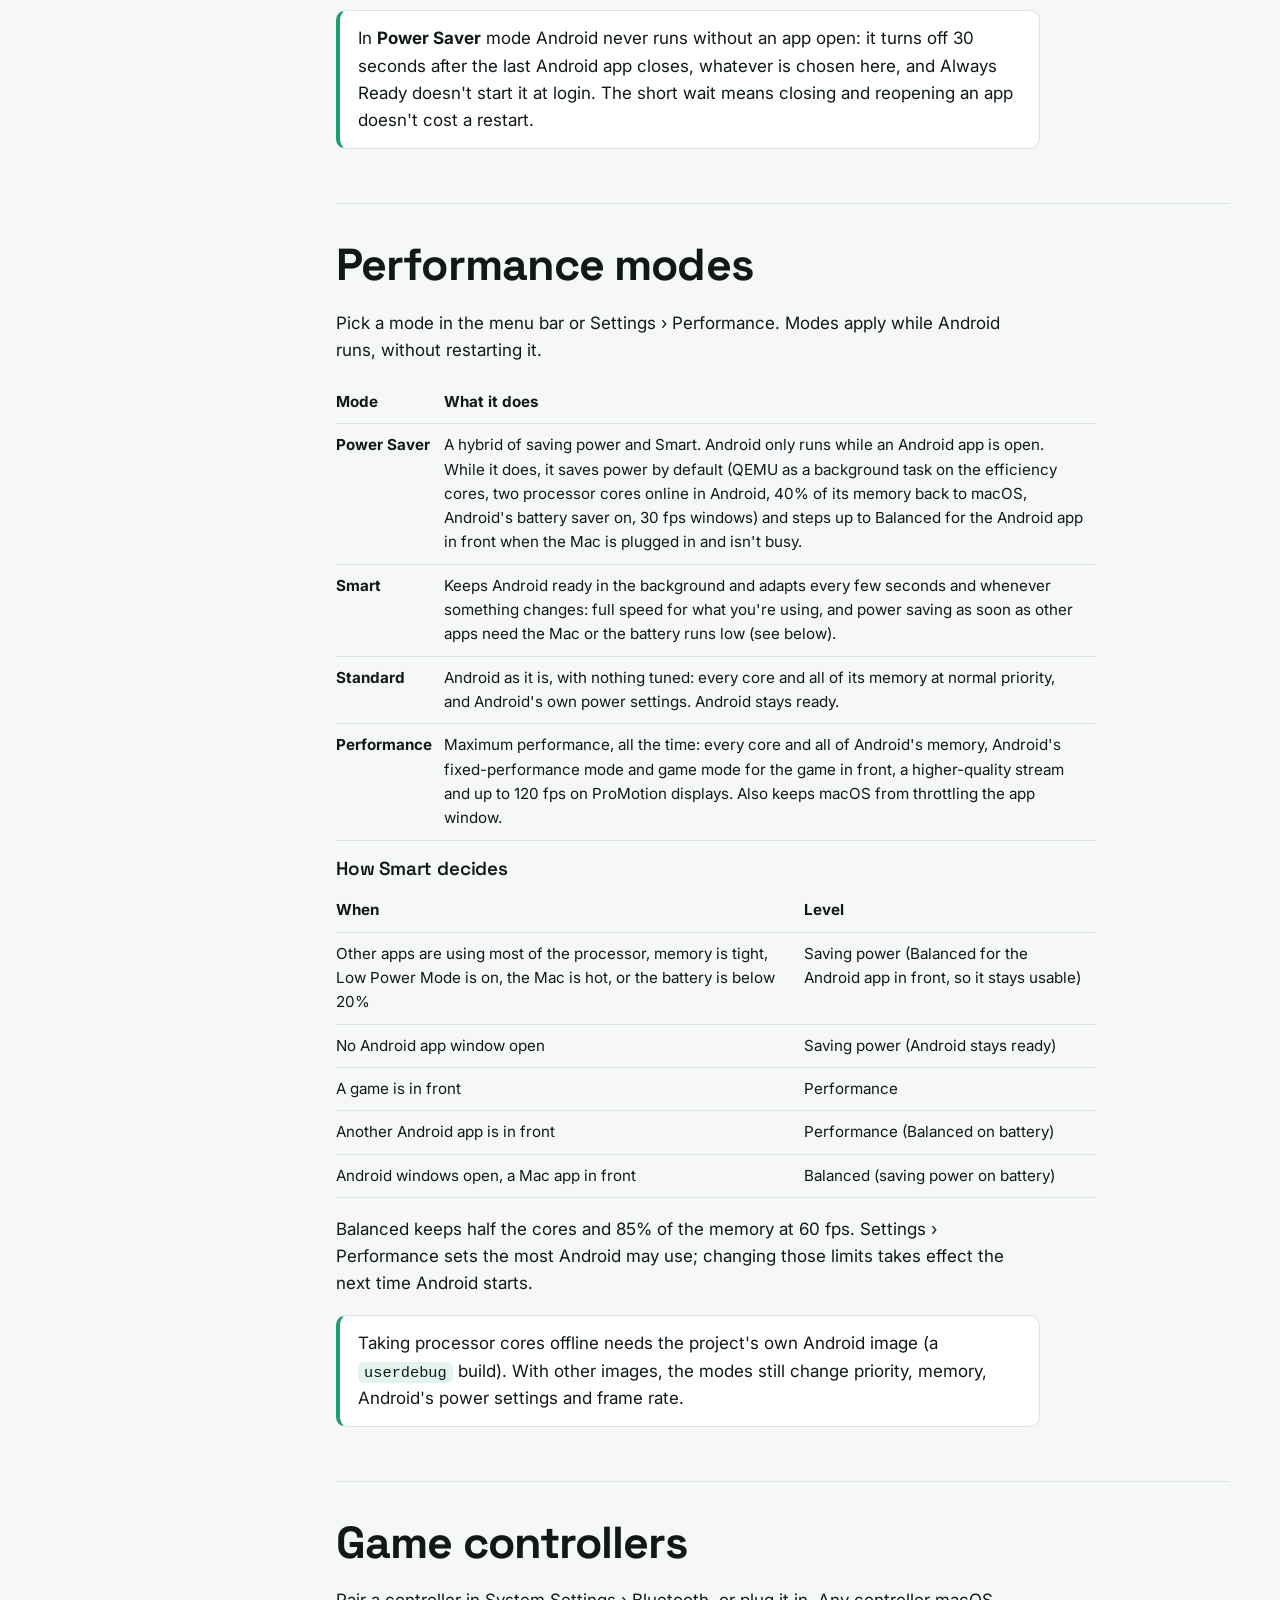
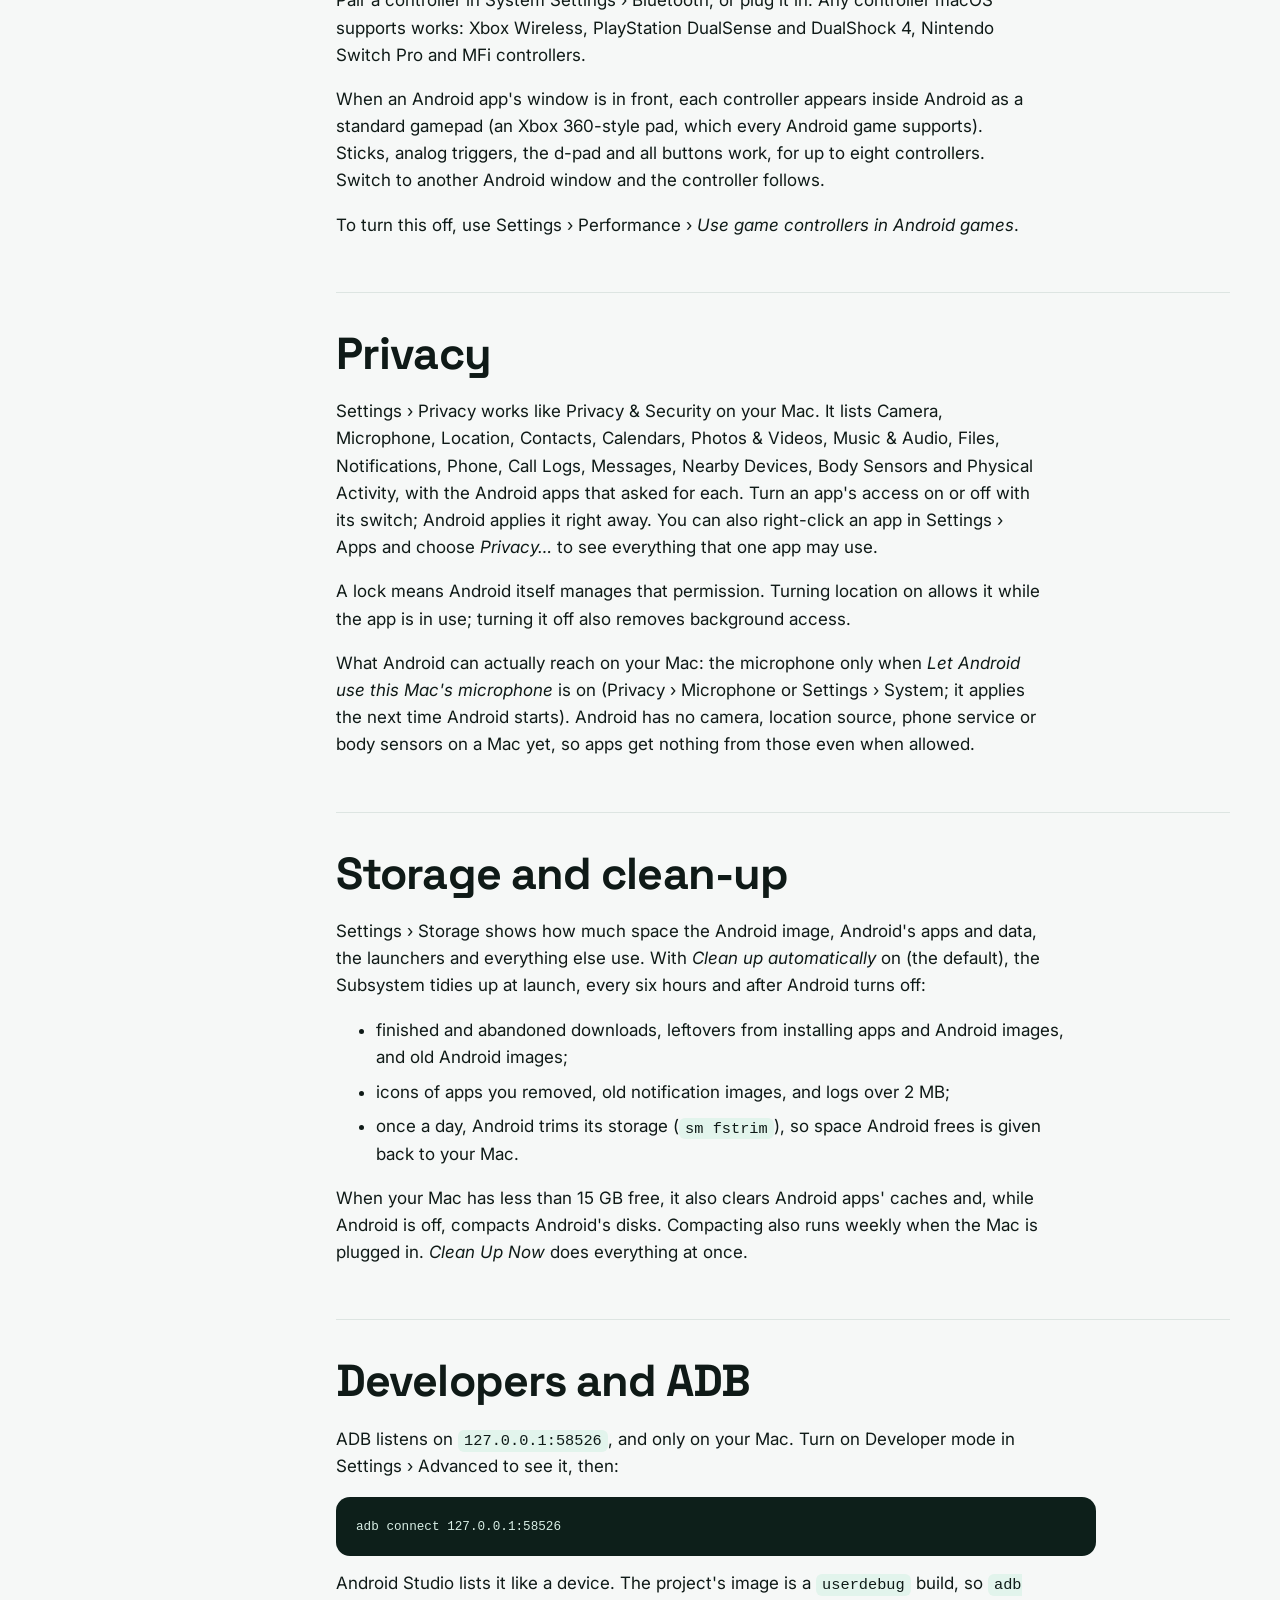
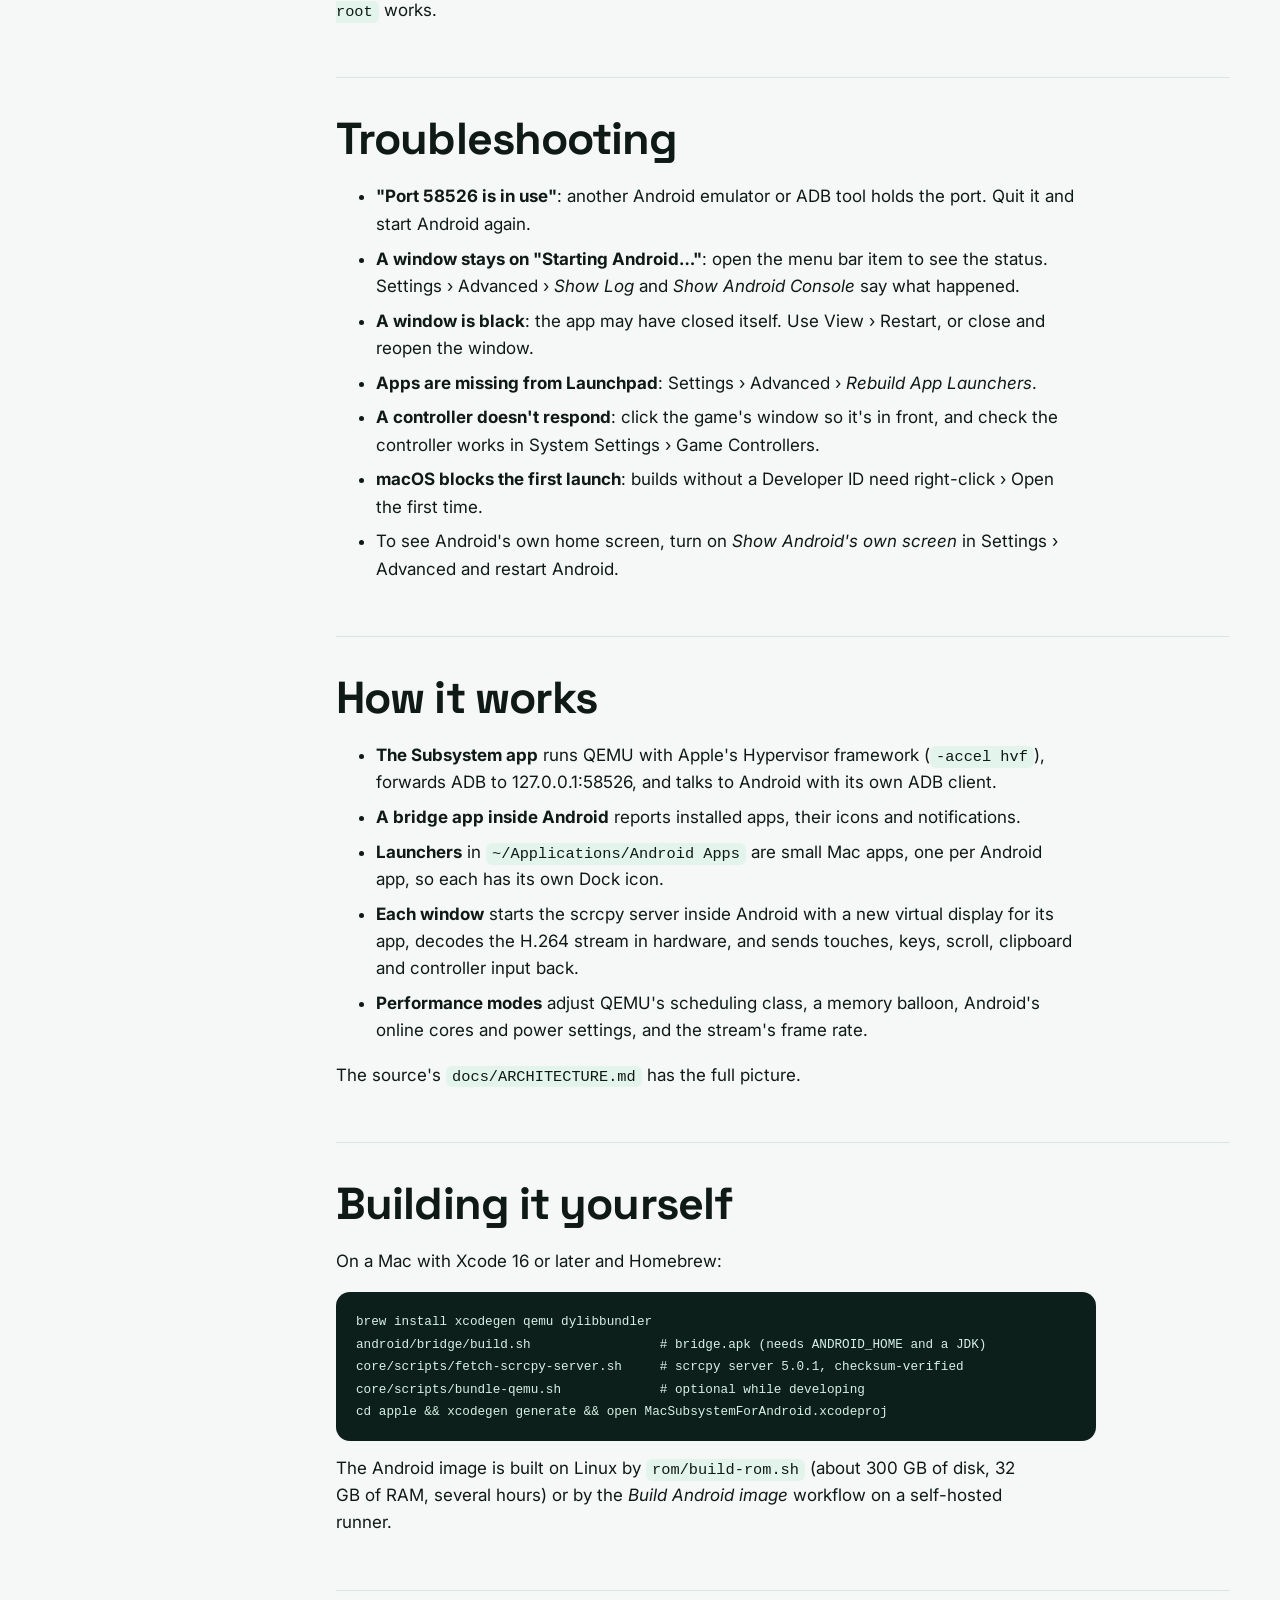
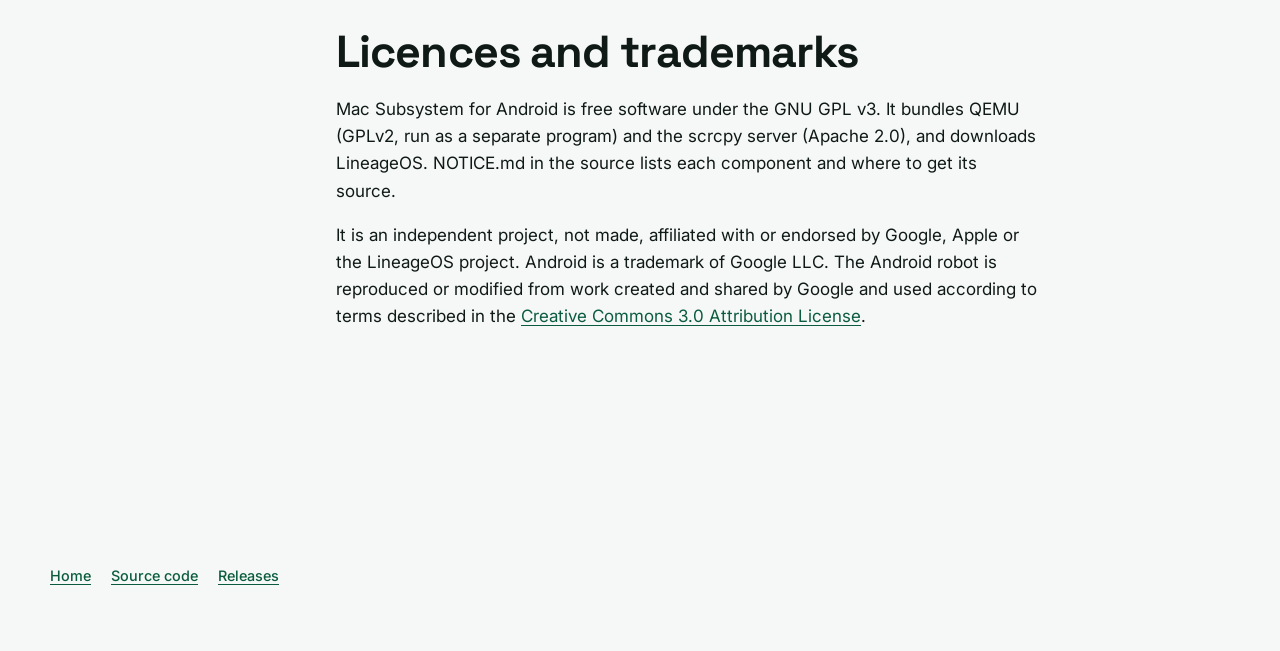
==== commit 9f907db1: "Website and README: Privacy, new performance modes; version 0.2.0" ====
--- a/site/guide.html
+++ b/site/guide.html
@@ -41,6 +41,7 @@
         <li><a href="#always">Always Ready</a></li>
         <li><a href="#modes">Performance modes</a></li>
         <li><a href="#controllers">Game controllers</a></li>
+        <li><a href="#privacy">Privacy</a></li>
         <li><a href="#storage">Storage and clean-up</a></li>
         <li><a href="#adb">Developers and ADB</a></li>
         <li><a href="#trouble">Troubleshooting</a></li>
@@ -114,7 +115,7 @@
         <table>
           <thead><tr><th>Setting</th><th>What happens</th></tr></thead>
           <tbody>
-            <tr><td><strong>Automatic</strong> (default)</td><td>Smart, Performance and Gaming keep Android ready; Power Saver turns it off when the last app closes (below).</td></tr>
+            <tr><td><strong>Automatic</strong> (default)</td><td>Smart, Standard and Performance keep Android ready; Power Saver turns it off when the last app closes (below).</td></tr>
             <tr><td><strong>As needed</strong></td><td>Android turns off a few minutes after the last app closes (you choose how many).</td></tr>
             <tr><td><strong>Continuous</strong></td><td>Android stays ready.</td></tr>
           </tbody>
@@ -130,17 +131,17 @@
           <tbody>
             <tr><td><strong>Power Saver</strong></td><td>A hybrid of saving power and Smart. Android only runs while an Android app is open. While it does, it saves power by default (QEMU as a background task on the efficiency cores, two processor cores online in Android, 40% of its memory back to macOS, Android's battery saver on, 30 fps windows) and steps up to Balanced for the Android app in front when the Mac is plugged in and isn't busy.</td></tr>
             <tr><td><strong>Smart</strong></td><td>Keeps Android ready in the background and adapts every few seconds and whenever something changes: full speed for what you're using, and power saving as soon as other apps need the Mac or the battery runs low (see below).</td></tr>
-            <tr><td><strong>Performance</strong></td><td>Maximum performance: all the cores and memory you allow, at normal priority, all the time; 60 fps windows. Android stays ready.</td></tr>
-            <tr><td><strong>Gaming</strong></td><td>Maximum performance optimized for games: Performance plus Android's fixed-performance mode, Android's game mode for the game in front, a higher-quality stream and up to 120 fps on ProMotion displays. Also keeps macOS from throttling the game window.</td></tr>
+            <tr><td><strong>Standard</strong></td><td>Android as it is, with nothing tuned: every core and all of its memory at normal priority, and Android's own power settings. Android stays ready.</td></tr>
+            <tr><td><strong>Performance</strong></td><td>Maximum performance, all the time: every core and all of Android's memory, Android's fixed-performance mode and game mode for the game in front, a higher-quality stream and up to 120 fps on ProMotion displays. Also keeps macOS from throttling the app window.</td></tr>
           </tbody>
         </table>
         <h3>How Smart decides</h3>
         <table>
           <thead><tr><th>When</th><th>Level</th></tr></thead>
           <tbody>
-            <tr><td>Other apps are using most of the processor, memory is tight, Low Power Mode is on, the Mac is hot, or the battery is below 20%</td><td>Saving power</td></tr>
+            <tr><td>Other apps are using most of the processor, memory is tight, Low Power Mode is on, the Mac is hot, or the battery is below 20%</td><td>Saving power (Balanced for the Android app in front, so it stays usable)</td></tr>
             <tr><td>No Android app window open</td><td>Saving power (Android stays ready)</td></tr>
-            <tr><td>A game is in front</td><td>Gaming (Performance on battery)</td></tr>
+            <tr><td>A game is in front</td><td>Performance</td></tr>
             <tr><td>Another Android app is in front</td><td>Performance (Balanced on battery)</td></tr>
             <tr><td>Android windows open, a Mac app in front</td><td>Balanced (saving power on battery)</td></tr>
           </tbody>
@@ -154,6 +155,13 @@
         <p>Pair a controller in System Settings › Bluetooth, or plug it in. Any controller macOS supports works: Xbox Wireless, PlayStation DualSense and DualShock 4, Nintendo Switch Pro and MFi controllers.</p>
         <p>When an Android app's window is in front, each controller appears inside Android as a standard gamepad (an Xbox 360-style pad, which every Android game supports). Sticks, analog triggers, the d-pad and all buttons work, for up to eight controllers. Switch to another Android window and the controller follows.</p>
         <p>To turn this off, use Settings › Performance › <em>Use game controllers in Android games</em>.</p>
+      </section>
+
+      <section id="privacy">
+        <h2>Privacy</h2>
+        <p>Settings › Privacy works like Privacy &amp; Security on your Mac. It lists Camera, Microphone, Location, Contacts, Calendars, Photos &amp; Videos, Music &amp; Audio, Files, Notifications, Phone, Call Logs, Messages, Nearby Devices, Body Sensors and Physical Activity, with the Android apps that asked for each. Turn an app's access on or off with its switch; Android applies it right away. You can also right-click an app in Settings › Apps and choose <em>Privacy…</em> to see everything that one app may use.</p>
+        <p>A lock means Android itself manages that permission. Turning location on allows it while the app is in use; turning it off also removes background access.</p>
+        <p>What Android can actually reach on your Mac: the microphone only when <em>Let Android use this Mac's microphone</em> is on (Privacy › Microphone or Settings › System; it applies the next time Android starts). Android has no camera, location source, phone service or body sensors on a Mac yet, so apps get nothing from those even when allowed.</p>
       </section>
 
       <section id="storage">
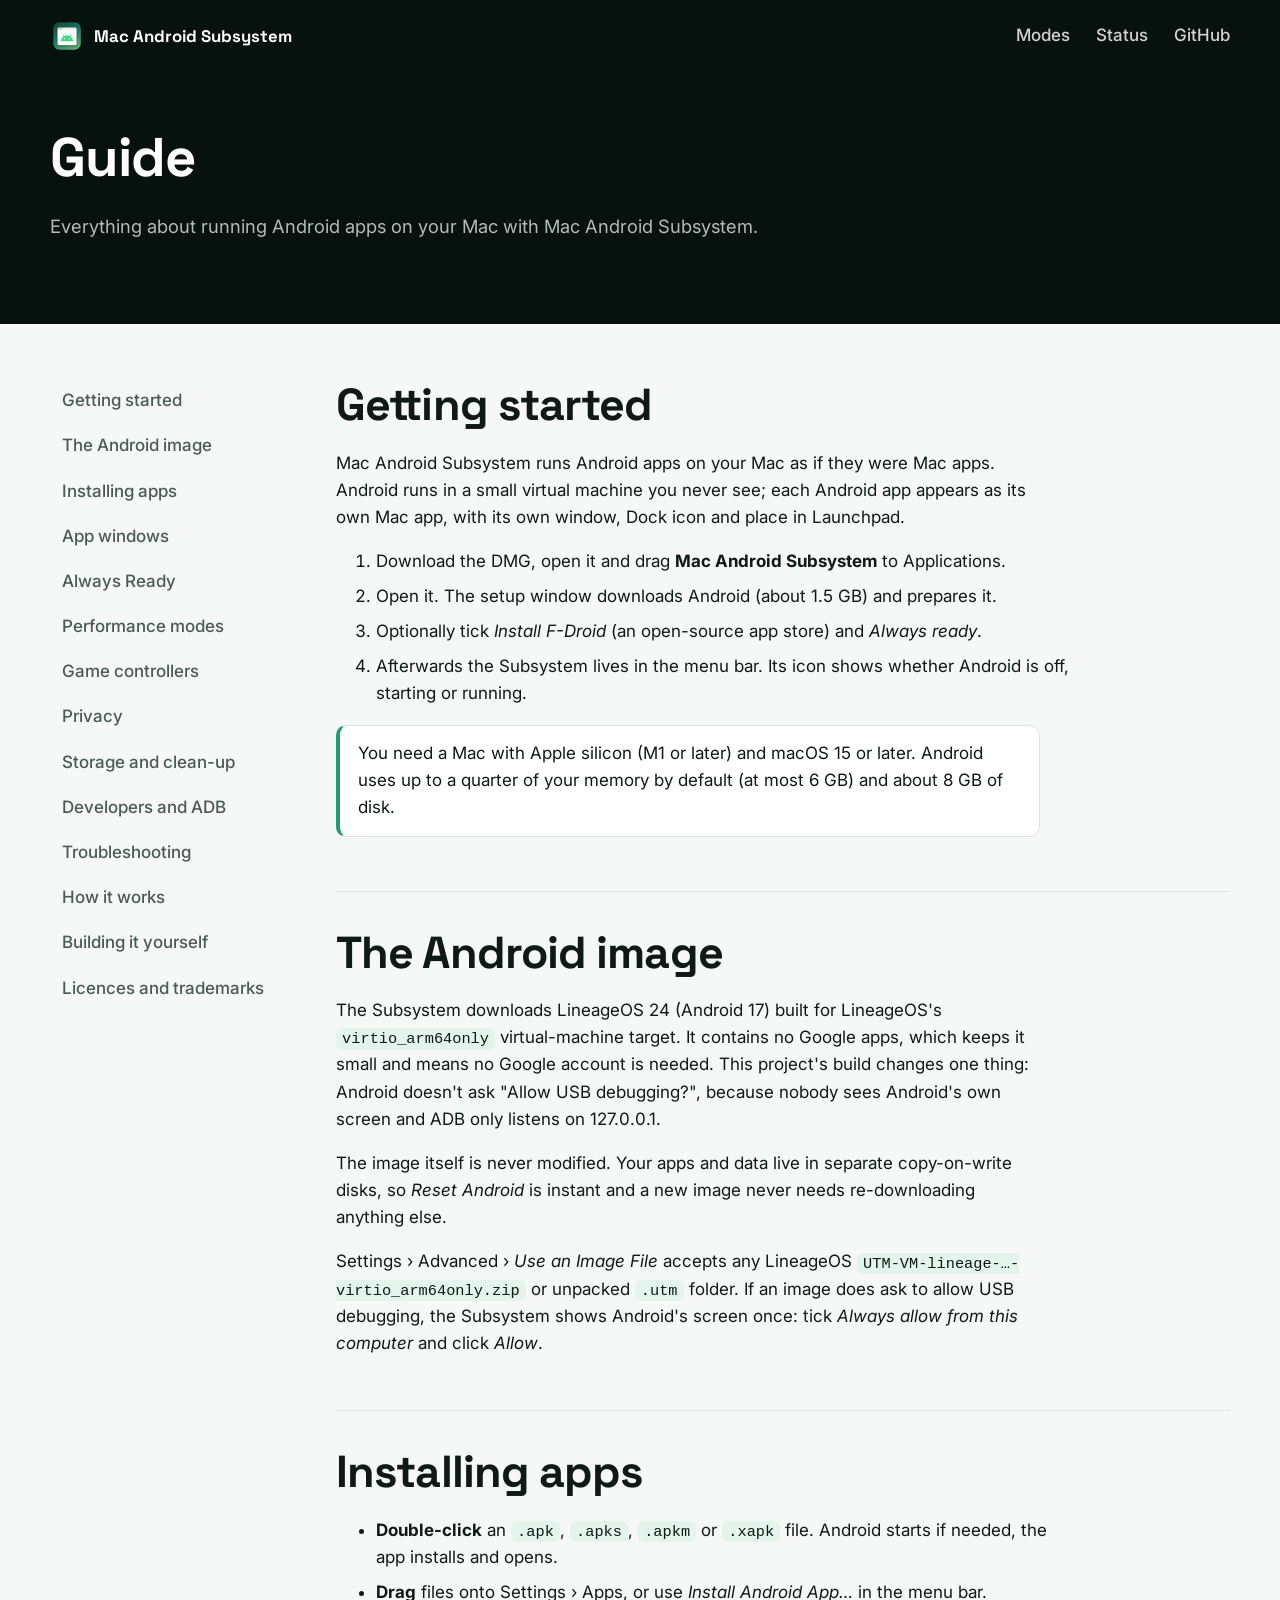
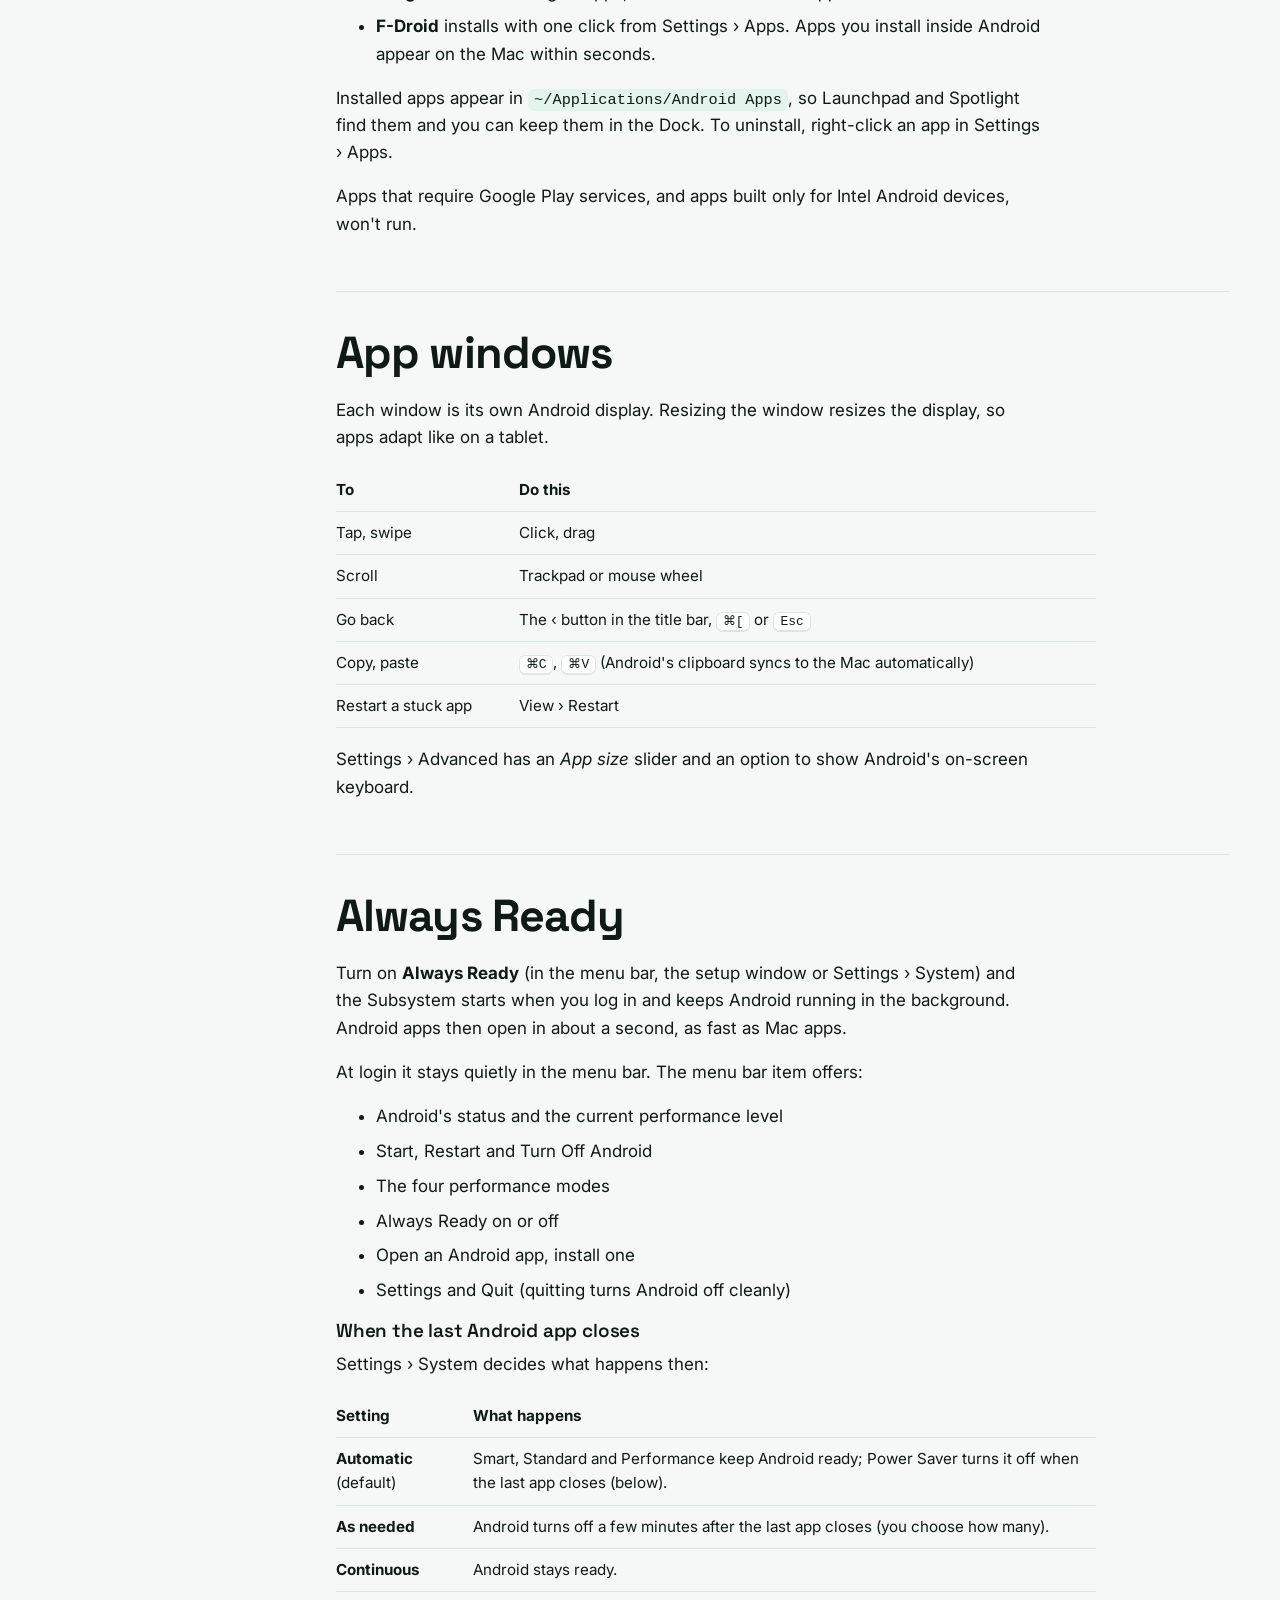
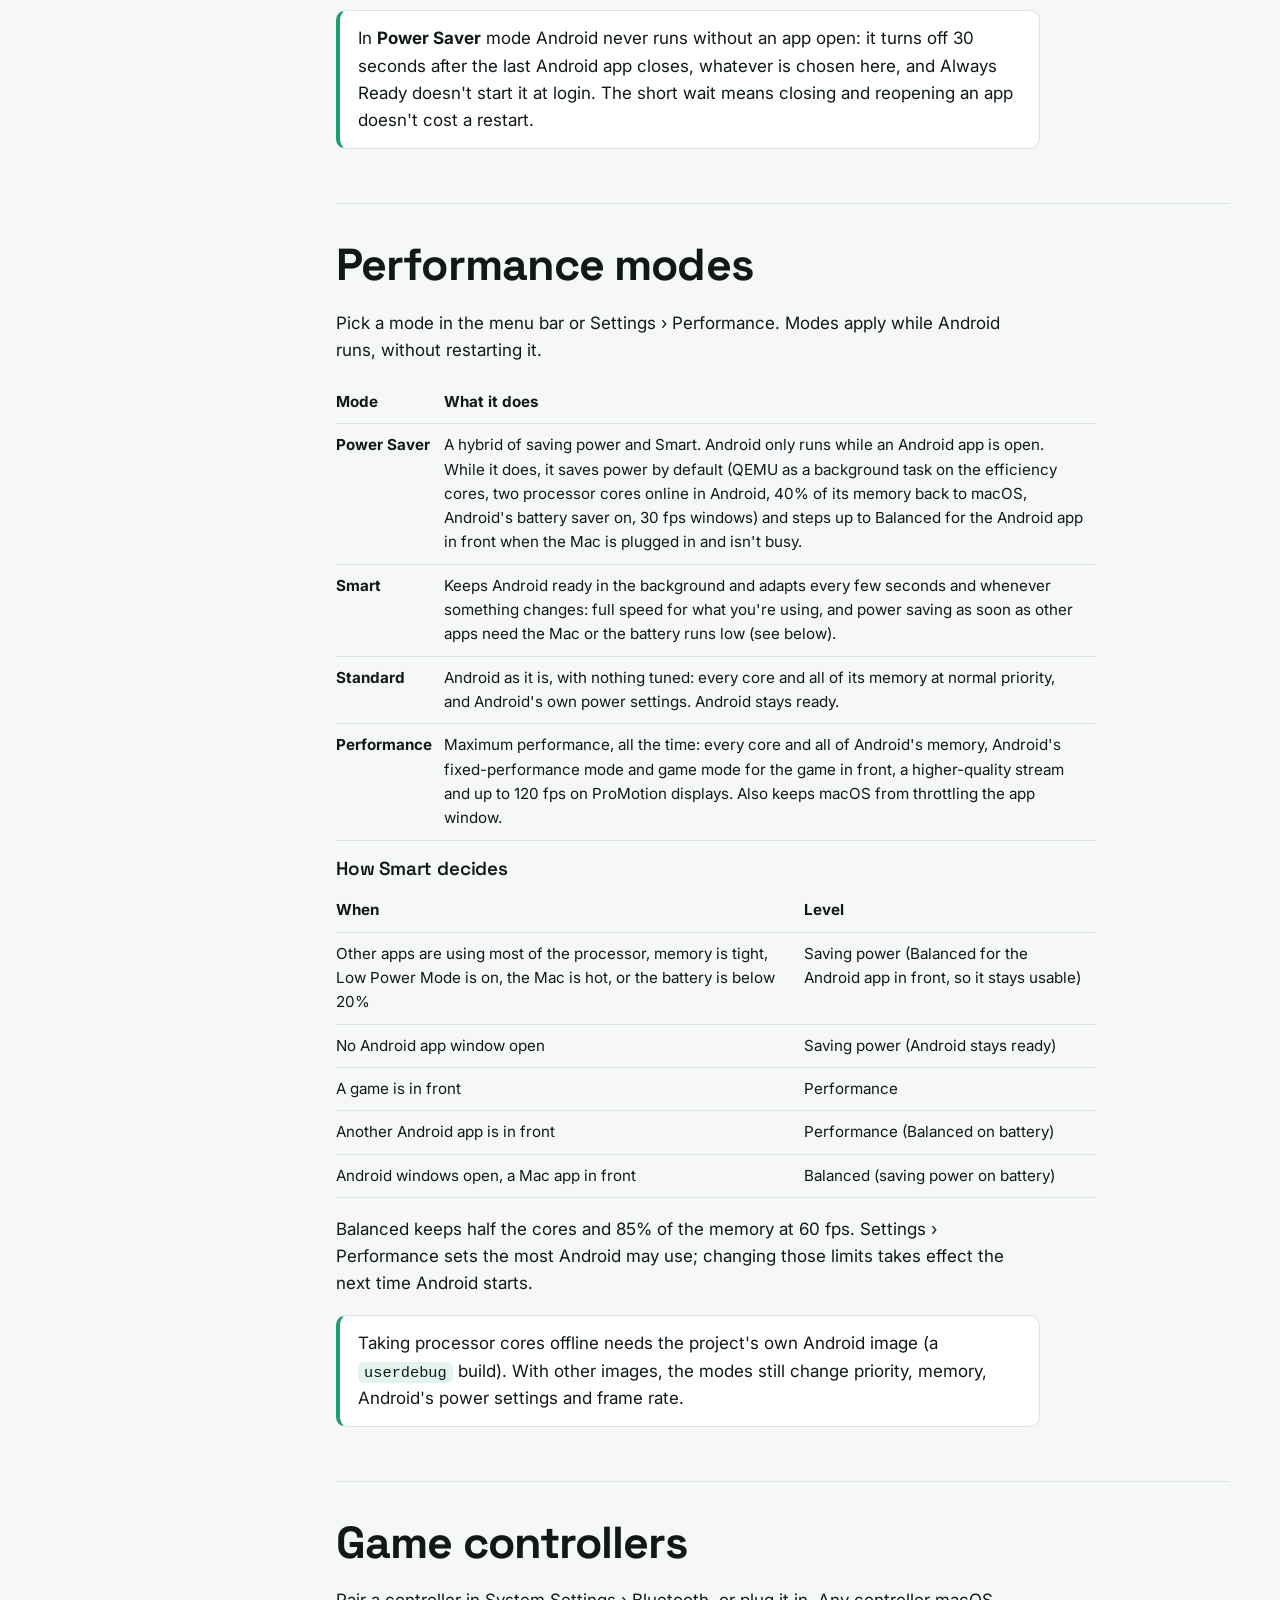
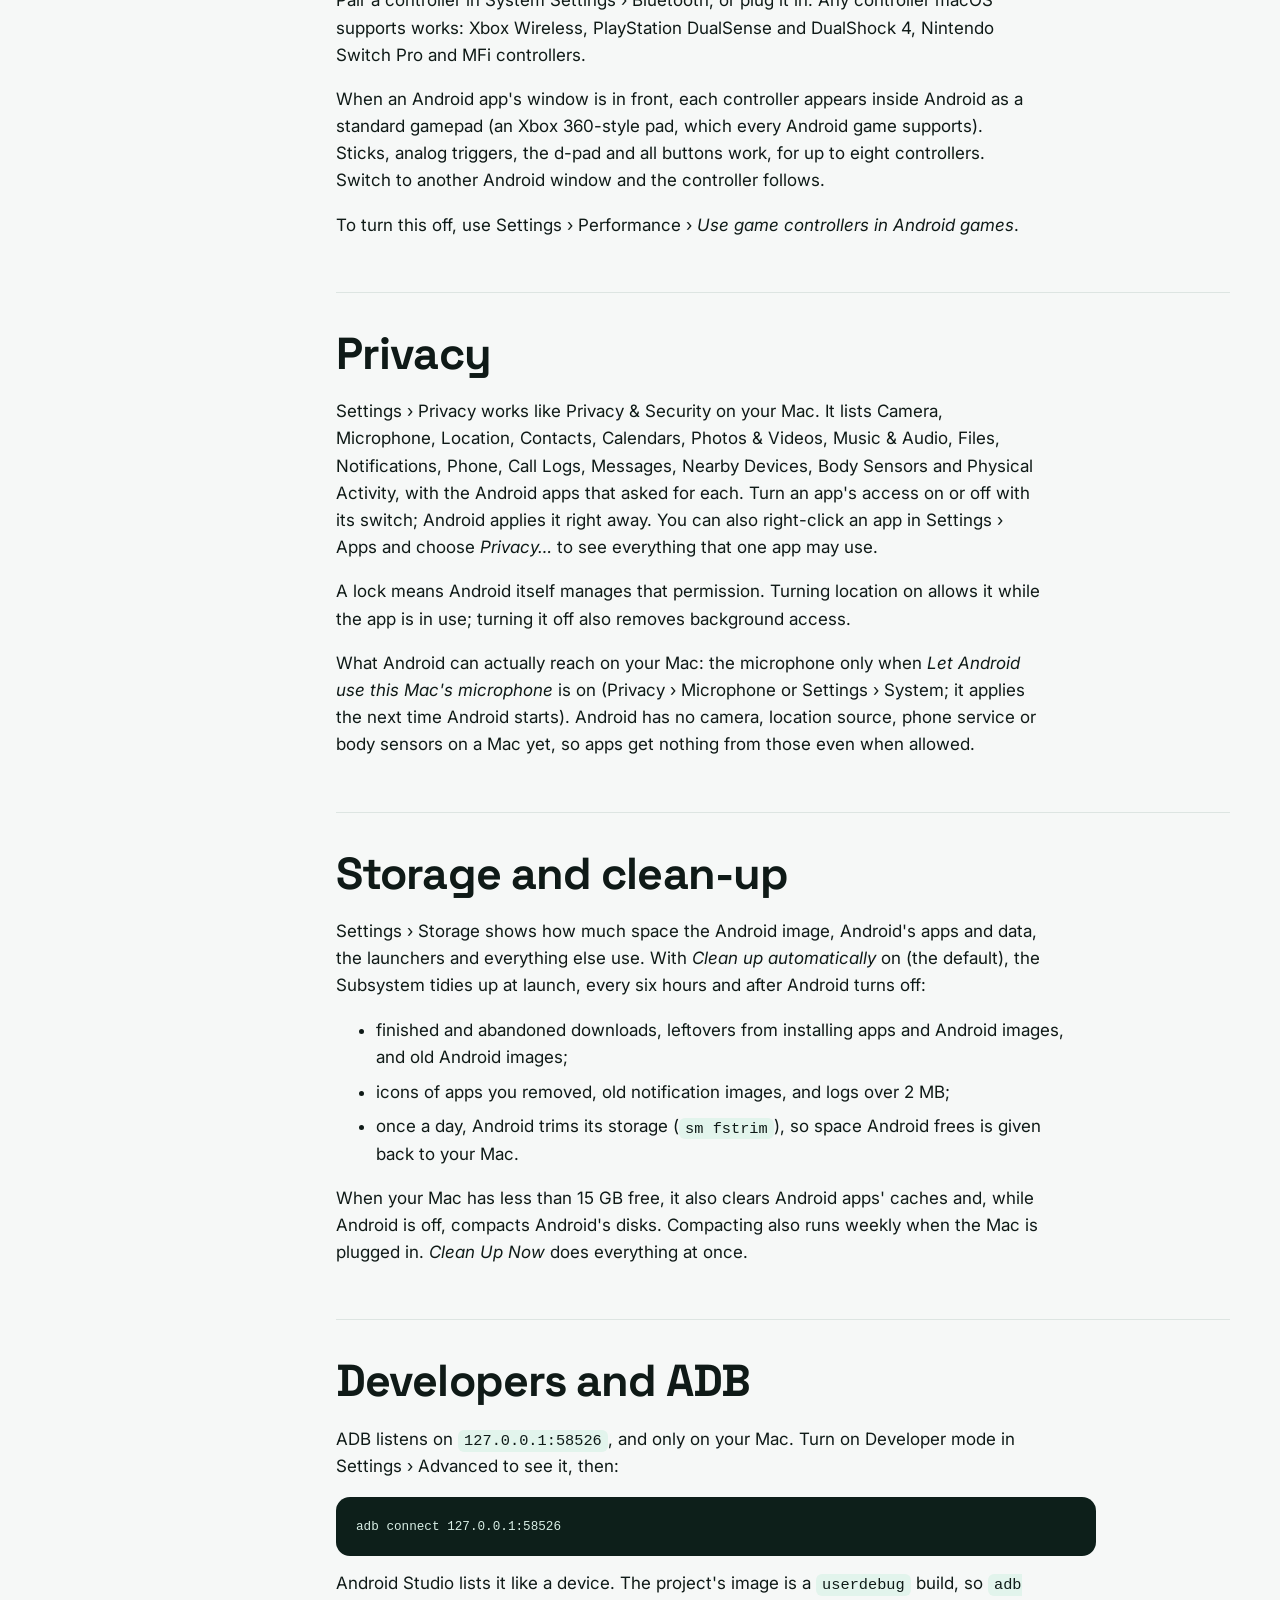
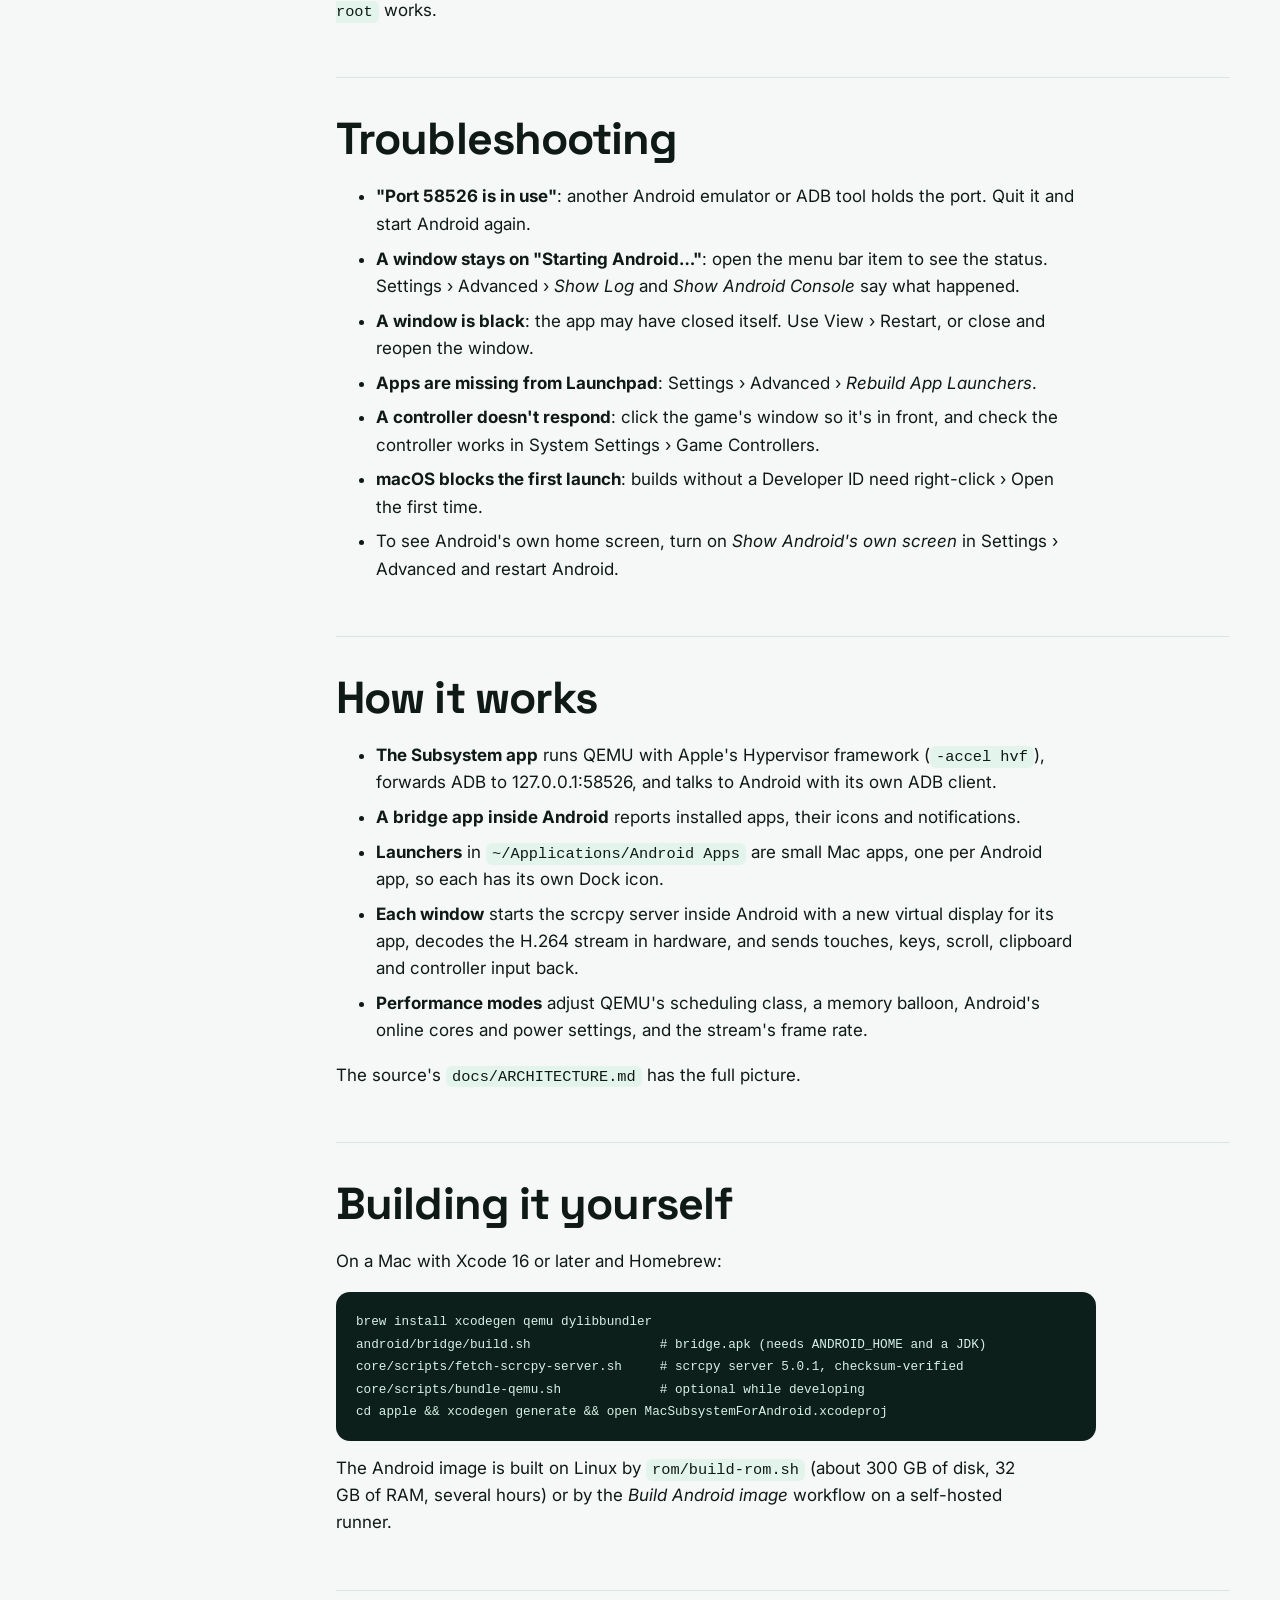
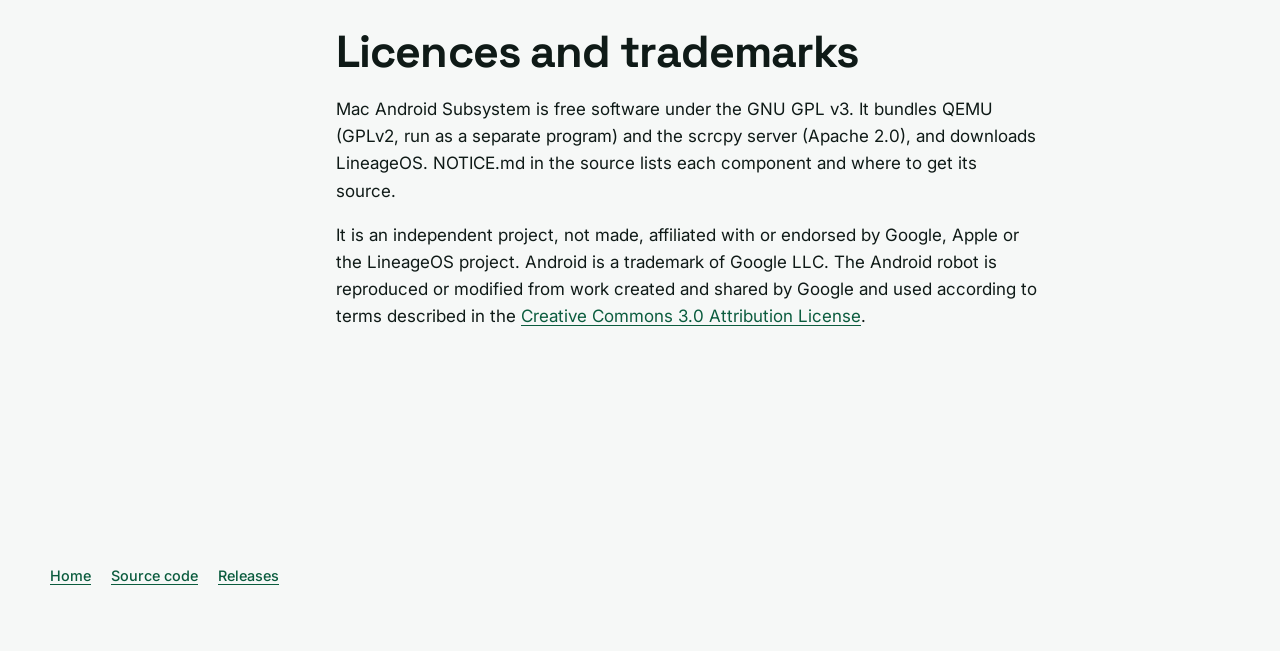
==== commit 9b06ad0e: "Mac Android Subsystem (MAS) 0.3.0 Renamed to Mac Android Subsystem. Android calls itself "Mac Androi" ====
--- a/site/guide.html
+++ b/site/guide.html
@@ -3,8 +3,8 @@
 <head>
   <meta charset="utf-8">
   <meta name="viewport" content="width=device-width, initial-scale=1">
-  <title>Guide — Mac Subsystem for Android</title>
-  <meta name="description" content="Using Mac Subsystem for Android to run Android apps on your Mac: setup, installing apps, app windows, performance modes, Always Ready, game controllers, ADB, troubleshooting and building it yourself.">
+  <title>Guide — Mac Android Subsystem</title>
+  <meta name="description" content="Using Mac Android Subsystem to run Android apps on your Mac: setup, installing apps, app windows, performance modes, Always Ready, game controllers, ADB, troubleshooting and building it yourself.">
   <meta name="theme-color" content="#07110e">
   <link rel="icon" href="assets/favicon.png">
   <link rel="preconnect" href="https://fonts.googleapis.com">
@@ -15,7 +15,7 @@
 <body class="page">
   <header class="topbar">
     <div class="container">
-      <a class="logo" href="./"><img src="assets/icon-512.png" alt="">Mac Subsystem for Android</a>
+      <a class="logo" href="./"><img src="assets/icon-512.png" alt="">Mac Android Subsystem</a>
       <nav class="topnav" aria-label="Main">
         <a href="./#modes" class="hide-sm">Modes</a>
         <a href="./#status" class="hide-sm">Status</a>
@@ -27,7 +27,7 @@
   <div class="page-hero">
     <div class="container">
       <h1>Guide</h1>
-      <p>Everything about running Android apps on your Mac with Mac Subsystem for Android.</p>
+      <p>Everything about running Android apps on your Mac with Mac Android Subsystem.</p>
     </div>
   </div>
 
@@ -54,9 +54,9 @@
     <article>
       <section id="start">
         <h2>Getting started</h2>
-        <p>Mac Subsystem for Android runs Android apps on your Mac as if they were Mac apps. Android runs in a small virtual machine you never see; each Android app appears as its own Mac app, with its own window, Dock icon and place in Launchpad.</p>
+        <p>Mac Android Subsystem runs Android apps on your Mac as if they were Mac apps. Android runs in a small virtual machine you never see; each Android app appears as its own Mac app, with its own window, Dock icon and place in Launchpad.</p>
         <ol>
-          <li>Download the DMG, open it and drag <strong>Mac Subsystem for Android</strong> to Applications.</li>
+          <li>Download the DMG, open it and drag <strong>Mac Android Subsystem</strong> to Applications.</li>
           <li>Open it. The setup window downloads Android (about 1.5 GB) and prepares it.</li>
           <li>Optionally tick <em>Install F-Droid</em> (an open-source app store) and <em>Always ready</em>.</li>
           <li>Afterwards the Subsystem lives in the menu bar. Its icon shows whether Android is off, starting or running.</li>
@@ -220,7 +220,7 @@
 
       <section id="legal">
         <h2>Licences and trademarks</h2>
-        <p>Mac Subsystem for Android is free software under the GNU GPL v3. It bundles QEMU (GPLv2, run as a separate program) and the scrcpy server (Apache 2.0), and downloads LineageOS. NOTICE.md in the source lists each component and where to get its source.</p>
+        <p>Mac Android Subsystem is free software under the GNU GPL v3. It bundles QEMU (GPLv2, run as a separate program) and the scrcpy server (Apache 2.0), and downloads LineageOS. NOTICE.md in the source lists each component and where to get its source.</p>
         <p>It is an independent project, not made, affiliated with or endorsed by Google, Apple or the LineageOS project. Android is a trademark of Google LLC. The Android robot is reproduced or modified from work created and shared by Google and used according to terms described in the <a href="https://creativecommons.org/licenses/by/3.0/">Creative Commons 3.0 Attribution License</a>.</p>
       </section>
     </article>
--- a/site/site.css
+++ b/site/site.css
@@ -1,4 +1,4 @@
-/* Mac Subsystem for Android — website.
+/* Mac Android Subsystem — website.
    A night-sky desktop for the hero, then calm, readable pages. */
 
 :root {
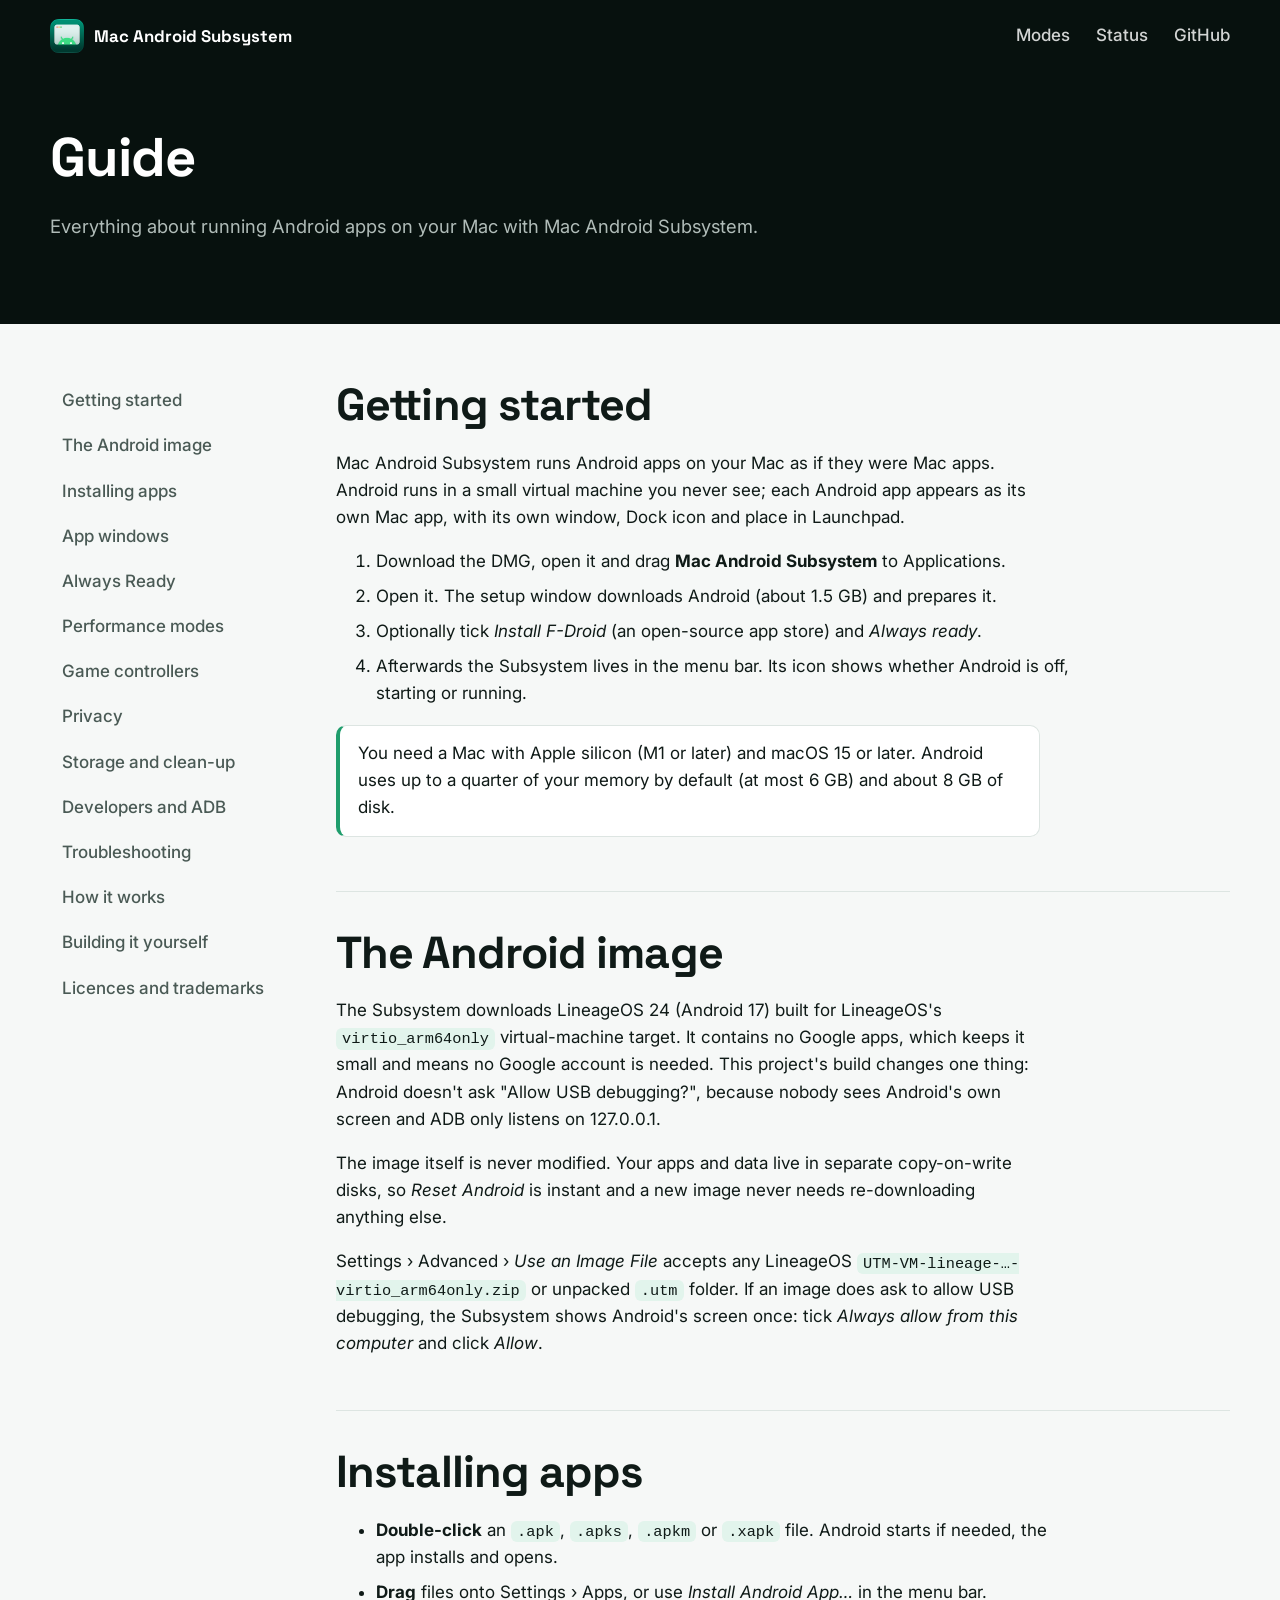
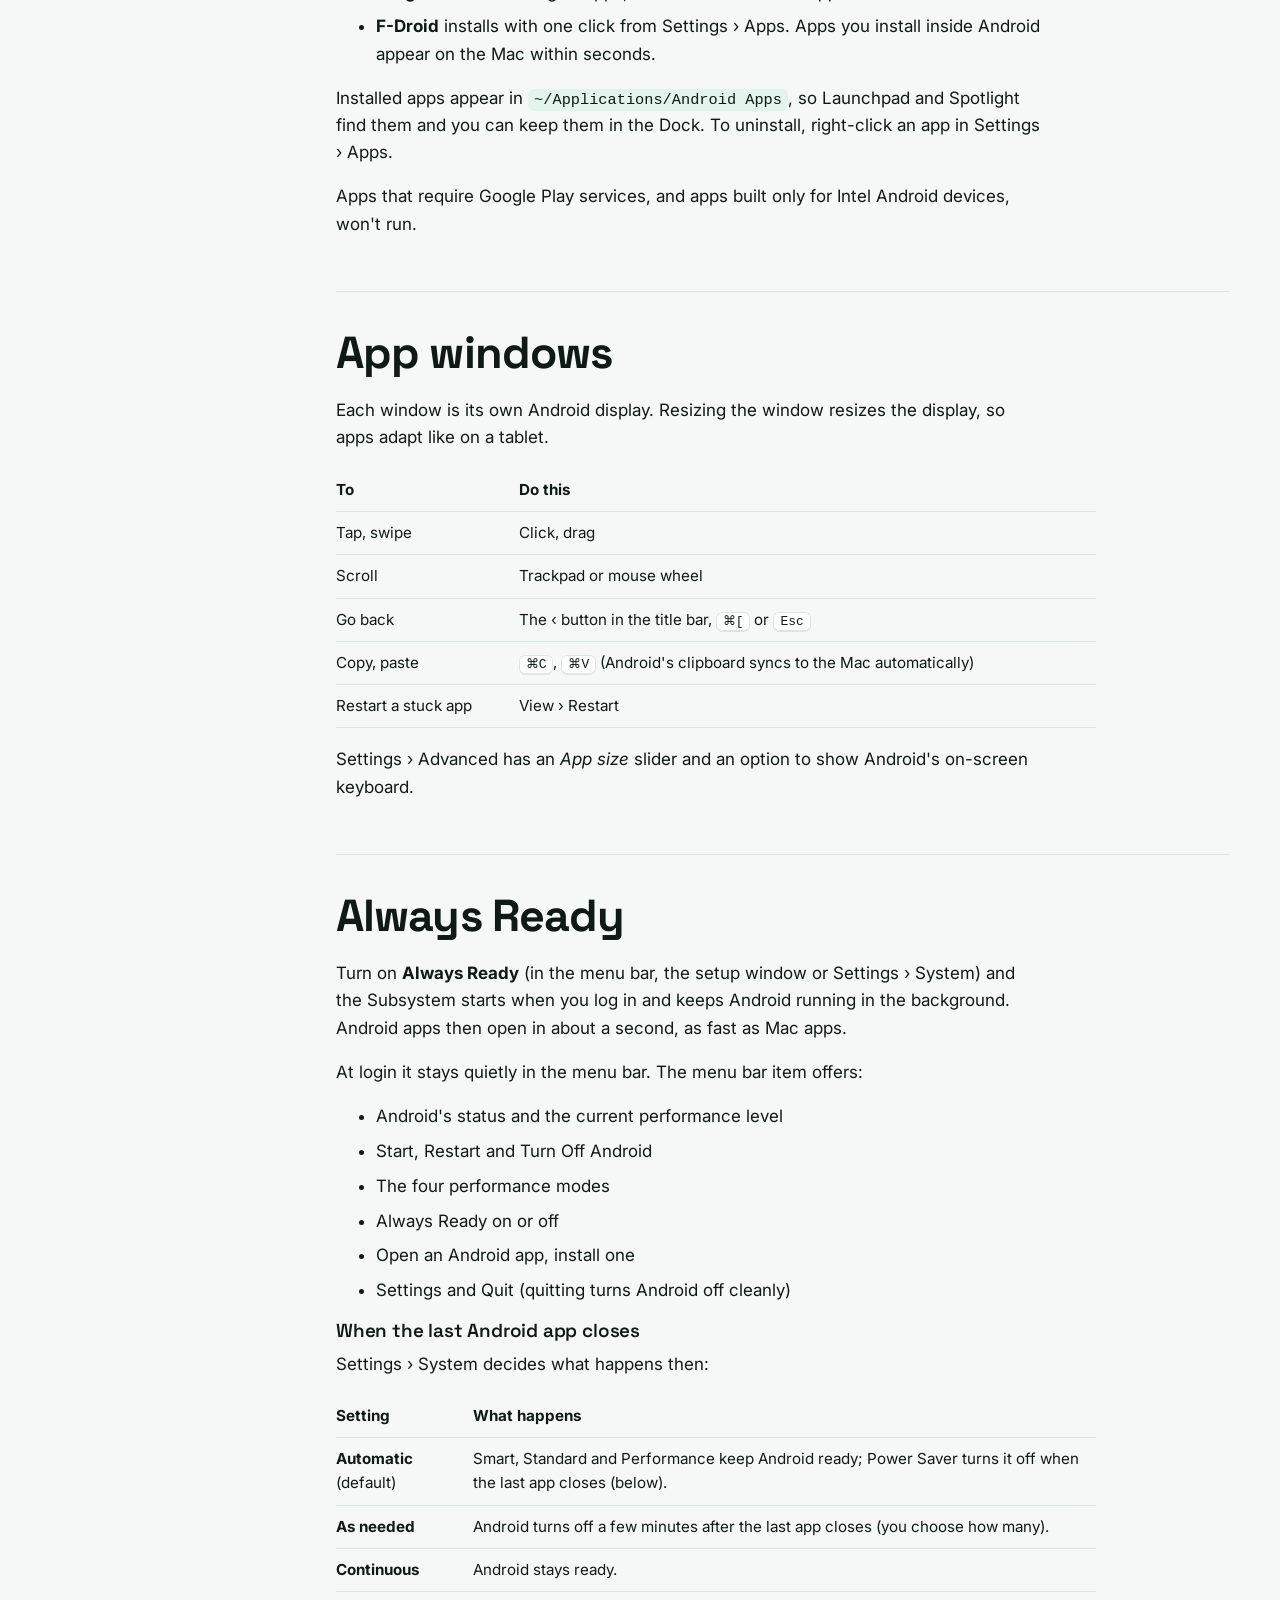
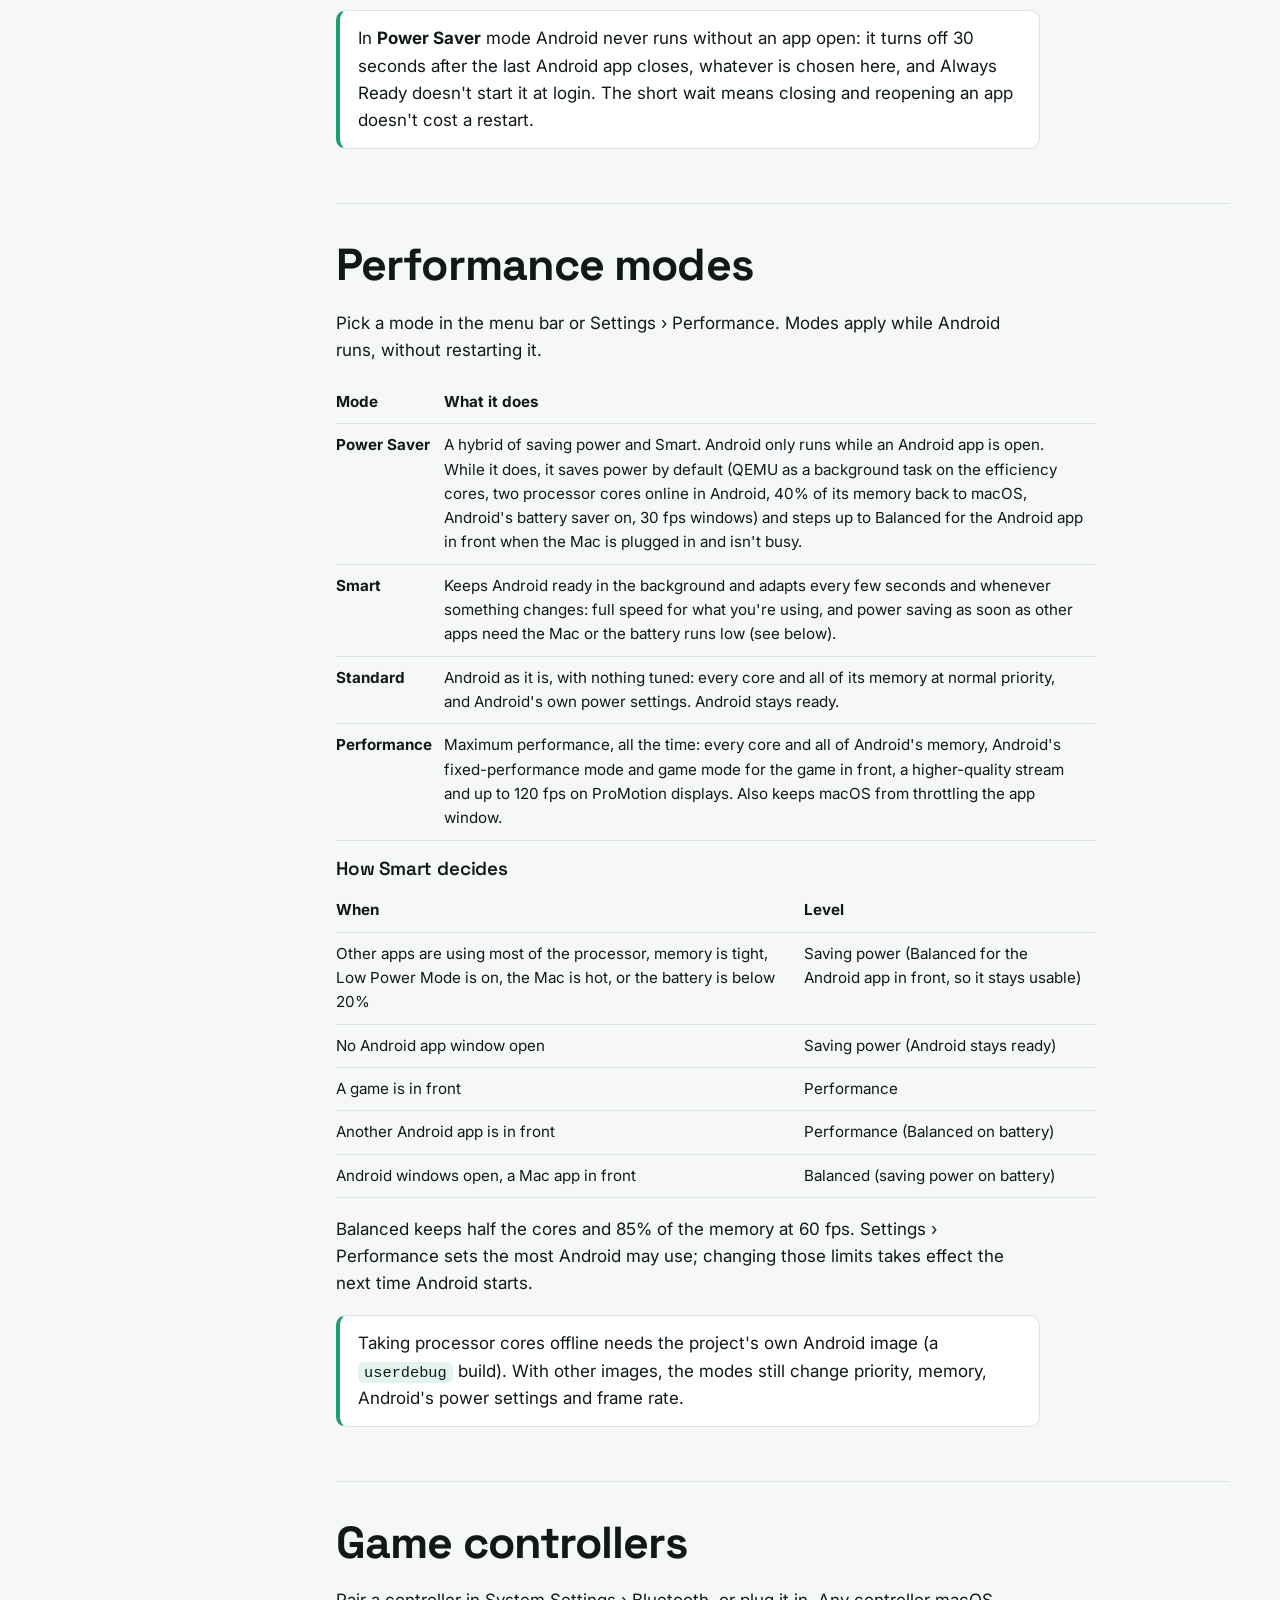
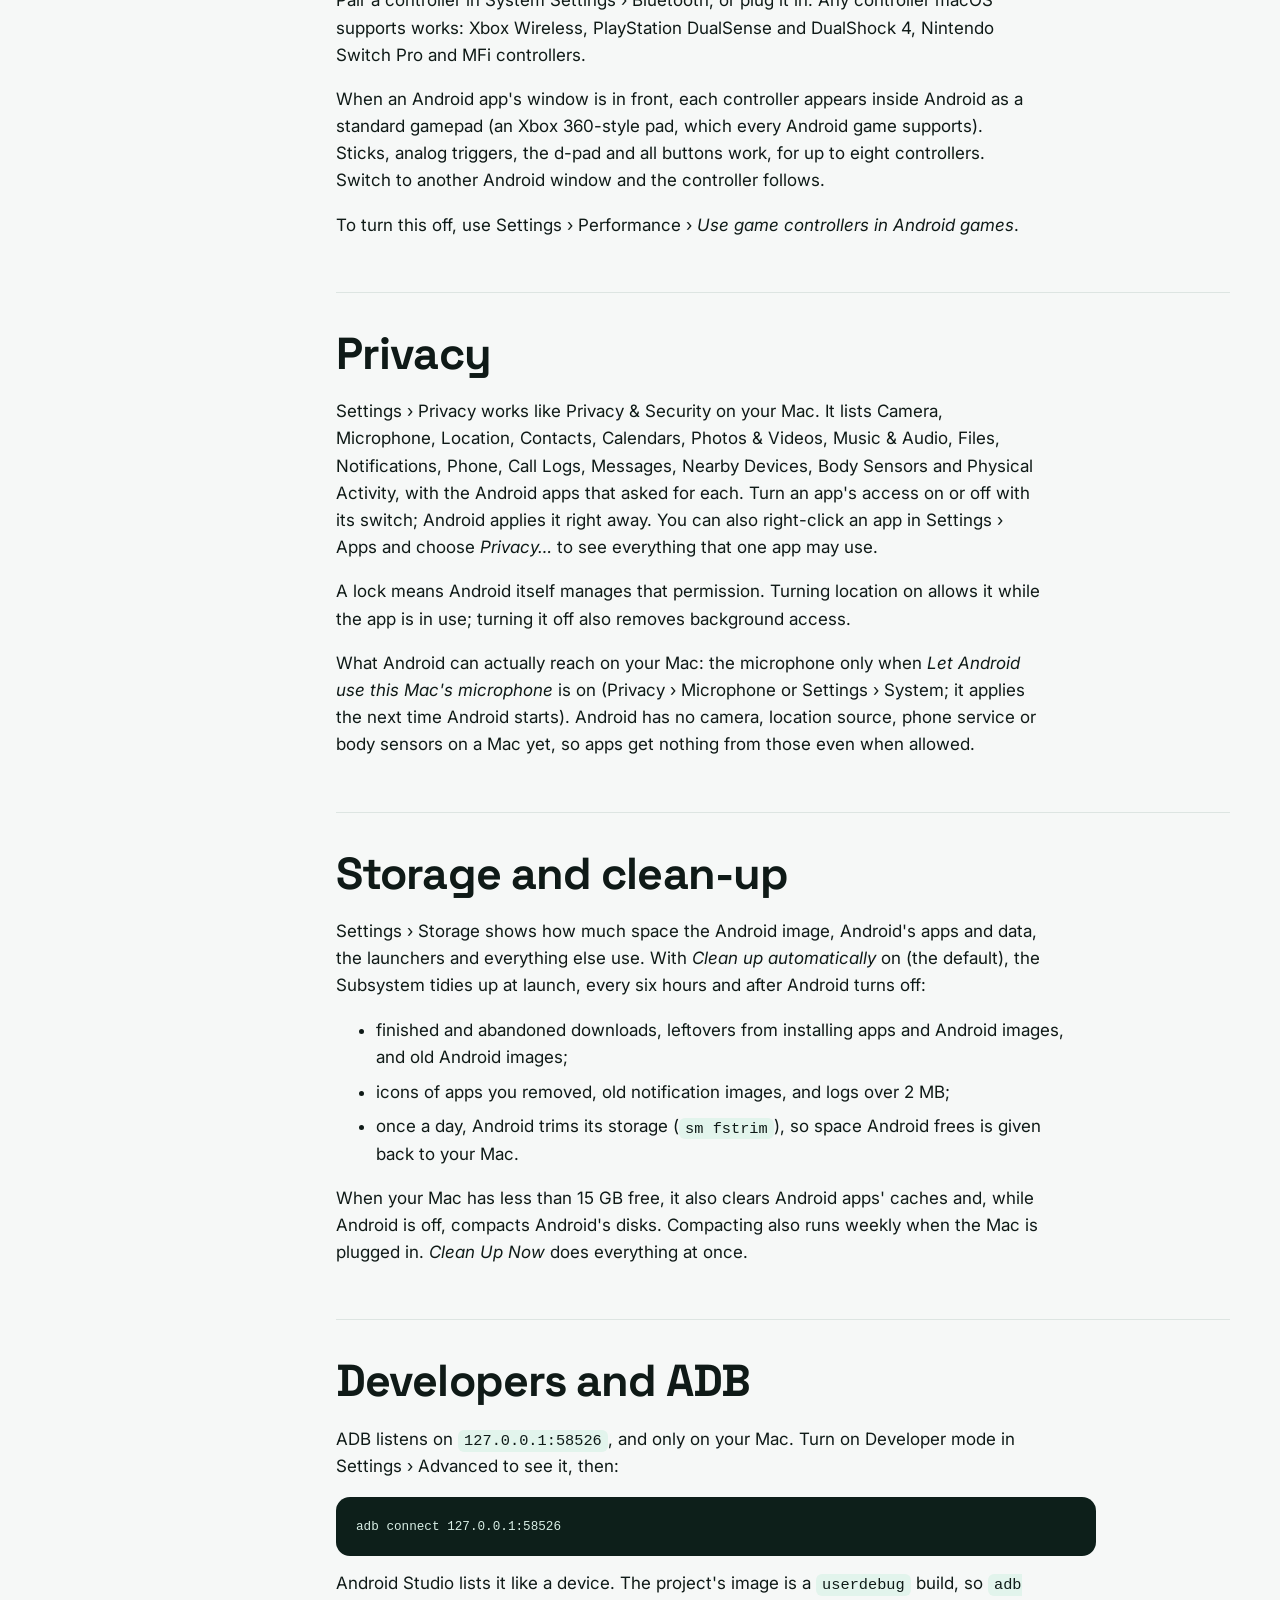
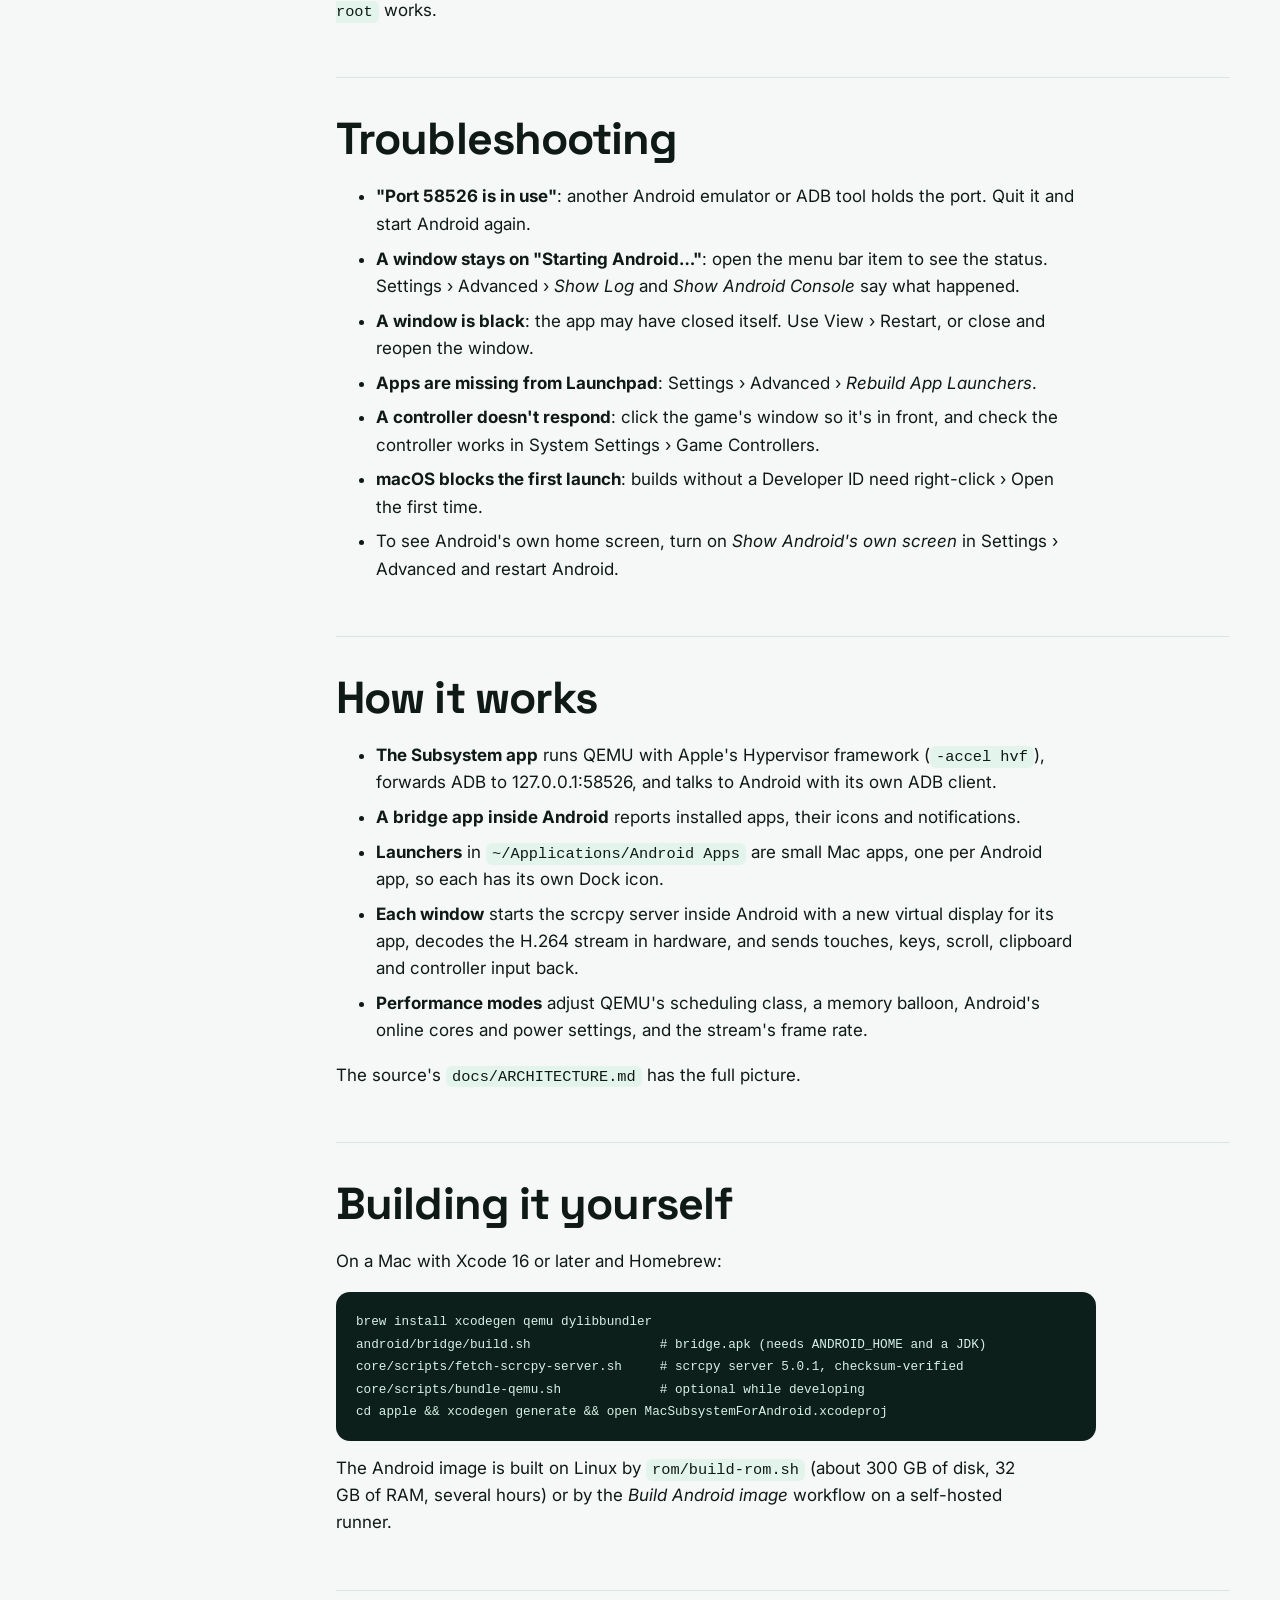
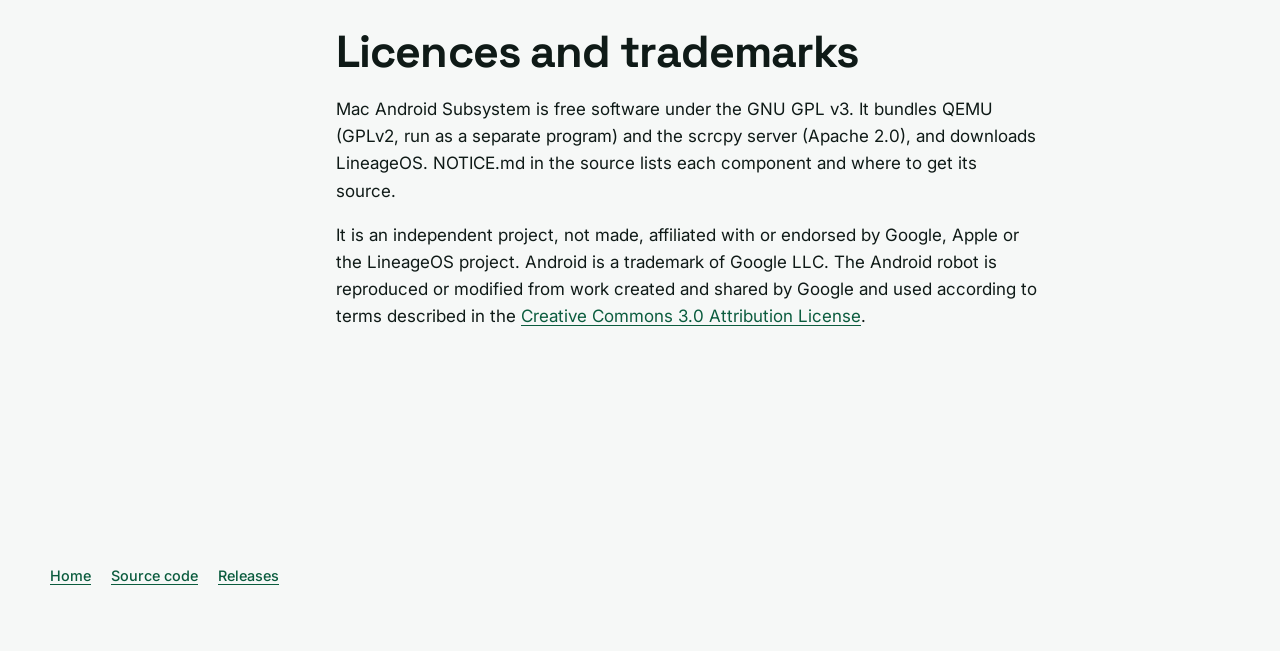
==== commit 2e152fbf: "README and website: banner, screenshots, features, FAQ, search metadata README: a banner with the Li" ====
--- a/site/guide.html
+++ b/site/guide.html
@@ -3,8 +3,17 @@
 <head>
   <meta charset="utf-8">
   <meta name="viewport" content="width=device-width, initial-scale=1">
-  <title>Guide — Mac Android Subsystem</title>
-  <meta name="description" content="Using Mac Android Subsystem to run Android apps on your Mac: setup, installing apps, app windows, performance modes, Always Ready, game controllers, ADB, troubleshooting and building it yourself.">
+  <title>Guide: Run Android Apps on Mac with Mac Android Subsystem</title>
+  <meta name="description" content="Using Mac Android Subsystem to run Android apps on your Mac: setup, installing apps, app windows, performance modes, Always Ready, game controllers, privacy, ADB, troubleshooting and building it yourself.">
+  <link rel="canonical" href="__PAGES__/guide.html">
+  <meta property="og:type" content="article">
+  <meta property="og:site_name" content="Mac Android Subsystem">
+  <meta property="og:title" content="Guide: Run Android Apps on Mac with Mac Android Subsystem">
+  <meta property="og:description" content="Using Mac Android Subsystem to run Android apps on your Mac: setup, installing apps, app windows, performance modes, Always Ready, game controllers, privacy, ADB, troubleshooting and building it yourself.">
+  <meta property="og:url" content="__PAGES__/guide.html">
+  <meta property="og:image" content="__PAGES__/assets/og-image.png">
+  <meta name="twitter:card" content="summary_large_image">
+  <meta name="twitter:image" content="__PAGES__/assets/og-image.png">
   <meta name="theme-color" content="#07110e">
   <link rel="icon" href="assets/favicon.png">
   <link rel="preconnect" href="https://fonts.googleapis.com">
--- a/site/site.css
+++ b/site/site.css
@@ -407,3 +407,14 @@
   .dock span { width: 22px; height: 22px; border-radius: 6px; }
   .status th:nth-child(3), .status td:nth-child(3) { display: none; }
 }
+
+/* Screenshots */
+.shots { display: grid; grid-template-columns: minmax(0, 1fr) minmax(0, 2fr); gap: 24px; align-items: start; }
+.shots-col { display: grid; gap: 24px; }
+.shot { margin: 0; }
+.shot img { display: block; width: 100%; height: auto; }
+.shot figcaption { margin-top: 10px; color: var(--ink-soft); font-size: 0.95rem; text-align: center; }
+@media (max-width: 760px) {
+  .shots { grid-template-columns: 1fr; }
+  .shot.tall { max-width: 360px; margin: 0 auto; }
+}
